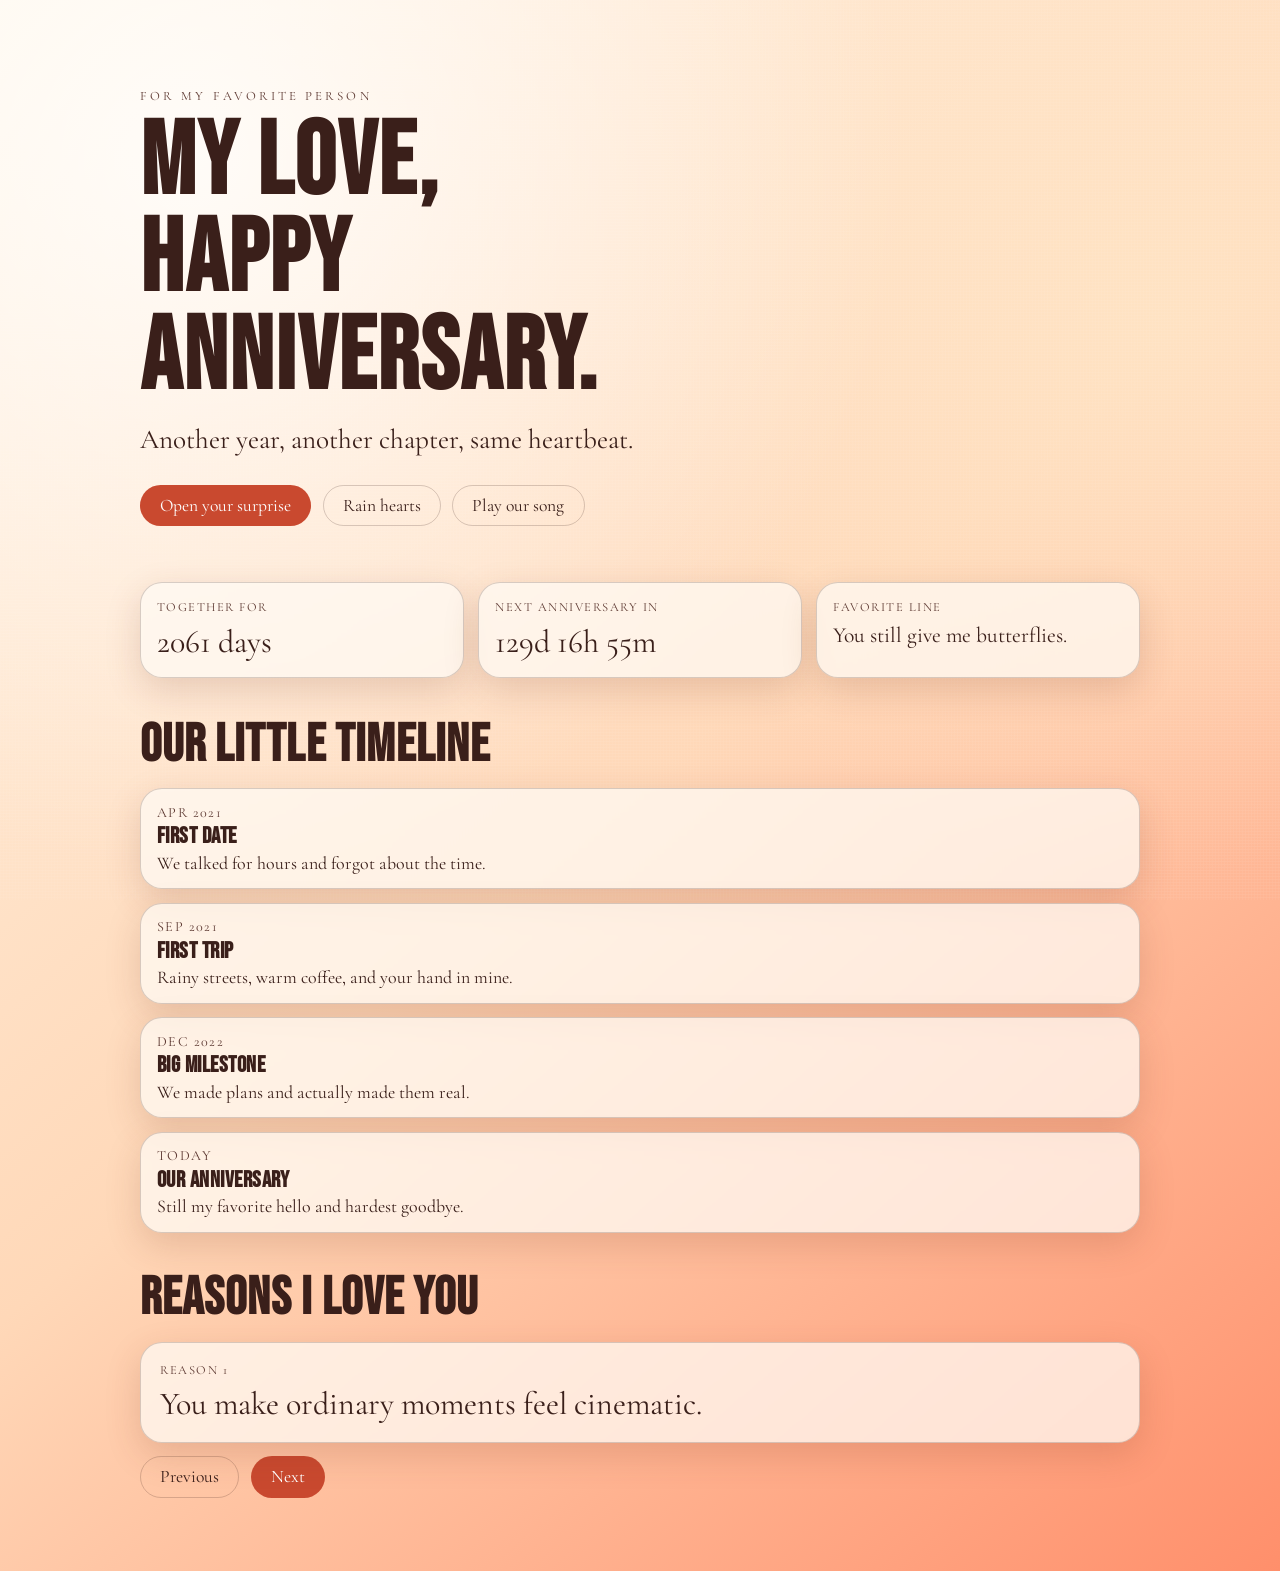
==== index.html @ 3746120a "Initial anniversary website" ====
<!doctype html>
<html lang="en">
<head>
  <meta charset="UTF-8" />
  <meta name="viewport" content="width=device-width, initial-scale=1.0" />
  <title>Our Anniversary</title>
  <link rel="preconnect" href="https://fonts.googleapis.com">
  <link rel="preconnect" href="https://fonts.gstatic.com" crossorigin>
  <link href="https://fonts.googleapis.com/css2?family=Bebas+Neue&family=Cormorant+Garamond:wght@400;500;600;700&display=swap" rel="stylesheet">
  <link rel="stylesheet" href="styles.css" />
</head>
<body>
  <div class="bg-noise" aria-hidden="true"></div>

  <header class="hero section reveal">
    <p class="eyebrow">For my favorite person</p>
    <h1><span id="partnerName">My Love</span>, happy anniversary.</h1>
    <p class="hero-copy" id="heroMessage">
      Another year, another chapter, same heartbeat.
    </p>
    <div class="hero-actions">
      <button id="playSurpriseBtn" class="btn btn-primary" type="button">Open your surprise</button>
      <button id="spawnHeartsBtn" class="btn btn-ghost" type="button">Rain hearts</button>
      <button id="musicToggle" class="btn btn-ghost" type="button">Play our song</button>
    </div>
    <audio id="bgMusic" loop>
      <source id="musicSource" type="audio/mpeg">
    </audio>
  </header>

  <main>
    <section class="section stats reveal" aria-label="Anniversary stats">
      <article class="stat-card">
        <p class="stat-label">Together for</p>
        <p id="daysTogether" class="stat-value">0 days</p>
      </article>
      <article class="stat-card">
        <p class="stat-label">Next anniversary in</p>
        <p id="countdown" class="stat-value">0d 0h 0m</p>
      </article>
      <article class="stat-card">
        <p class="stat-label">Favorite line</p>
        <p id="favoriteLine" class="stat-value small">You still give me butterflies.</p>
      </article>
    </section>

    <section class="section timeline reveal" aria-label="Memory timeline">
      <h2>Our little timeline</h2>
      <div id="timelineList" class="timeline-list"></div>
    </section>

    <section class="section reasons reveal" aria-label="Reasons I love you">
      <h2>Reasons I love you</h2>
      <article class="reason-card" id="reasonCard">
        <p class="reason-tag">Reason <span id="reasonIndex">1</span></p>
        <p class="reason-text" id="reasonText">You make ordinary moments feel cinematic.</p>
      </article>
      <div class="reason-actions">
        <button id="prevReasonBtn" class="btn btn-ghost" type="button">Previous</button>
        <button id="nextReasonBtn" class="btn btn-primary" type="button">Next</button>
      </div>
    </section>
  </main>

  <dialog id="surpriseModal" class="surprise-modal">
    <div class="modal-inner">
      <p class="modal-kicker">A note for you</p>
      <h3 id="letterTitle">To the one who changed everything</h3>
      <p id="letterBody"></p>
      <button id="closeModalBtn" class="btn btn-primary" type="button">Close</button>
    </div>
  </dialog>

  <canvas id="heartsCanvas" aria-hidden="true"></canvas>

  <script src="config.js"></script>
  <script src="script.js"></script>
</body>
</html>
---- styles.css ----
:root {
  --bg-1: #fff6e7;
  --bg-2: #ffd8b8;
  --bg-3: #ff8f6b;
  --ink: #3a1f1a;
  --ink-soft: #5e3a33;
  --card: rgba(255, 250, 243, 0.75);
  --accent: #c9492f;
  --accent-strong: #912f1f;
  --line: rgba(58, 31, 26, 0.2);
  --shadow: 0 12px 35px rgba(121, 55, 33, 0.18);
}

* {
  box-sizing: border-box;
}

html,
body {
  margin: 0;
  min-height: 100%;
}

body {
  font-family: "Cormorant Garamond", Georgia, serif;
  color: var(--ink);
  background:
    radial-gradient(circle at 15% 10%, rgba(255, 255, 255, 0.8), transparent 40%),
    radial-gradient(circle at 90% 20%, rgba(255, 230, 198, 0.75), transparent 33%),
    linear-gradient(140deg, var(--bg-1), var(--bg-2) 50%, var(--bg-3));
  overflow-x: hidden;
}

.bg-noise {
  position: fixed;
  inset: 0;
  pointer-events: none;
  opacity: 0.11;
  background-image:
    linear-gradient(rgba(255, 255, 255, 0.55) 1px, transparent 1px),
    linear-gradient(90deg, rgba(255, 255, 255, 0.45) 1px, transparent 1px);
  background-size: 3px 3px, 3px 3px;
}

.section {
  width: min(1000px, calc(100% - 2rem));
  margin: 0 auto;
}

.hero {
  padding: 5.5rem 0 3.5rem;
}

.eyebrow {
  letter-spacing: 0.24em;
  text-transform: uppercase;
  font-size: 0.8rem;
  margin: 0;
  color: var(--ink-soft);
}

h1,
h2,
h3 {
  font-family: "Bebas Neue", Impact, sans-serif;
  letter-spacing: 0.02em;
  margin: 0;
}

h1 {
  font-size: clamp(2.6rem, 8vw, 6.4rem);
  line-height: 0.95;
  max-width: 11ch;
  margin-top: 0.7rem;
}

.hero-copy {
  max-width: 560px;
  font-size: clamp(1.2rem, 2.3vw, 1.7rem);
  margin: 1rem 0 1.8rem;
}

.hero-actions,
.reason-actions {
  display: flex;
  gap: 0.7rem;
  flex-wrap: wrap;
}

.btn {
  font: inherit;
  font-size: 1.1rem;
  border-radius: 999px;
  padding: 0.58rem 1.2rem;
  border: 1px solid transparent;
  cursor: pointer;
  transition: transform 180ms ease, background-color 180ms ease, border-color 180ms ease;
}

.btn:hover {
  transform: translateY(-2px);
}

.btn-primary {
  background: var(--accent);
  color: #fff;
}

.btn-primary:hover {
  background: var(--accent-strong);
}

.btn-ghost {
  background: transparent;
  color: var(--ink);
  border-color: var(--line);
}

.stats {
  display: grid;
  grid-template-columns: repeat(3, minmax(0, 1fr));
  gap: 0.9rem;
  margin-bottom: 2.2rem;
}

.stat-card,
.reason-card,
.timeline-list article {
  background: var(--card);
  border: 1px solid var(--line);
  border-radius: 22px;
  box-shadow: var(--shadow);
  backdrop-filter: blur(2px);
}

.stat-card {
  padding: 1rem;
}

.stat-label {
  margin: 0;
  text-transform: uppercase;
  letter-spacing: 0.12em;
  font-size: 0.78rem;
  color: var(--ink-soft);
}

.stat-value {
  margin: 0.4rem 0 0;
  font-size: clamp(1.25rem, 2.8vw, 2rem);
}

.stat-value.small {
  font-size: clamp(1.05rem, 2vw, 1.35rem);
}

.timeline h2,
.reasons h2 {
  font-size: clamp(2rem, 5vw, 3.3rem);
  margin: 0 0 0.7rem;
}

.timeline-list {
  display: grid;
  gap: 0.85rem;
}

.timeline-list article {
  padding: 0.9rem 1rem;
}

.timeline-date {
  margin: 0;
  font-size: 0.88rem;
  letter-spacing: 0.1em;
  text-transform: uppercase;
  color: var(--ink-soft);
}

.timeline-title {
  margin: 0.1rem 0;
  font-size: 1.45rem;
}

.timeline-detail {
  margin: 0;
  font-size: 1.12rem;
}

.reasons {
  margin-top: 2.1rem;
  padding-bottom: 4.6rem;
}

.reason-card {
  padding: 1.2rem;
  margin-bottom: 0.8rem;
  transform-style: preserve-3d;
}

.reason-tag {
  margin: 0;
  text-transform: uppercase;
  letter-spacing: 0.12em;
  font-size: 0.78rem;
  color: var(--ink-soft);
}

.reason-text {
  margin: 0.4rem 0 0;
  font-size: clamp(1.35rem, 2.6vw, 2rem);
}

.surprise-modal {
  border: 1px solid var(--line);
  border-radius: 22px;
  max-width: 620px;
  width: calc(100% - 2rem);
  padding: 0;
  box-shadow: var(--shadow);
  background: #fff6ee;
}

.surprise-modal::backdrop {
  background: rgba(73, 31, 21, 0.4);
  backdrop-filter: blur(2px);
}

.modal-inner {
  padding: 1.35rem;
}

.modal-kicker {
  margin: 0;
  text-transform: uppercase;
  letter-spacing: 0.12em;
  color: var(--ink-soft);
  font-size: 0.75rem;
}

#letterBody {
  font-size: 1.2rem;
}

#heartsCanvas {
  position: fixed;
  inset: 0;
  pointer-events: none;
}

.reveal {
  opacity: 0;
  transform: translateY(20px);
  transition: opacity 0.7s ease, transform 0.7s ease;
}

.reveal.show {
  opacity: 1;
  transform: translateY(0);
}

@media (max-width: 820px) {
  .stats {
    grid-template-columns: 1fr;
  }

  .hero {
    padding-top: 4.1rem;
  }
}
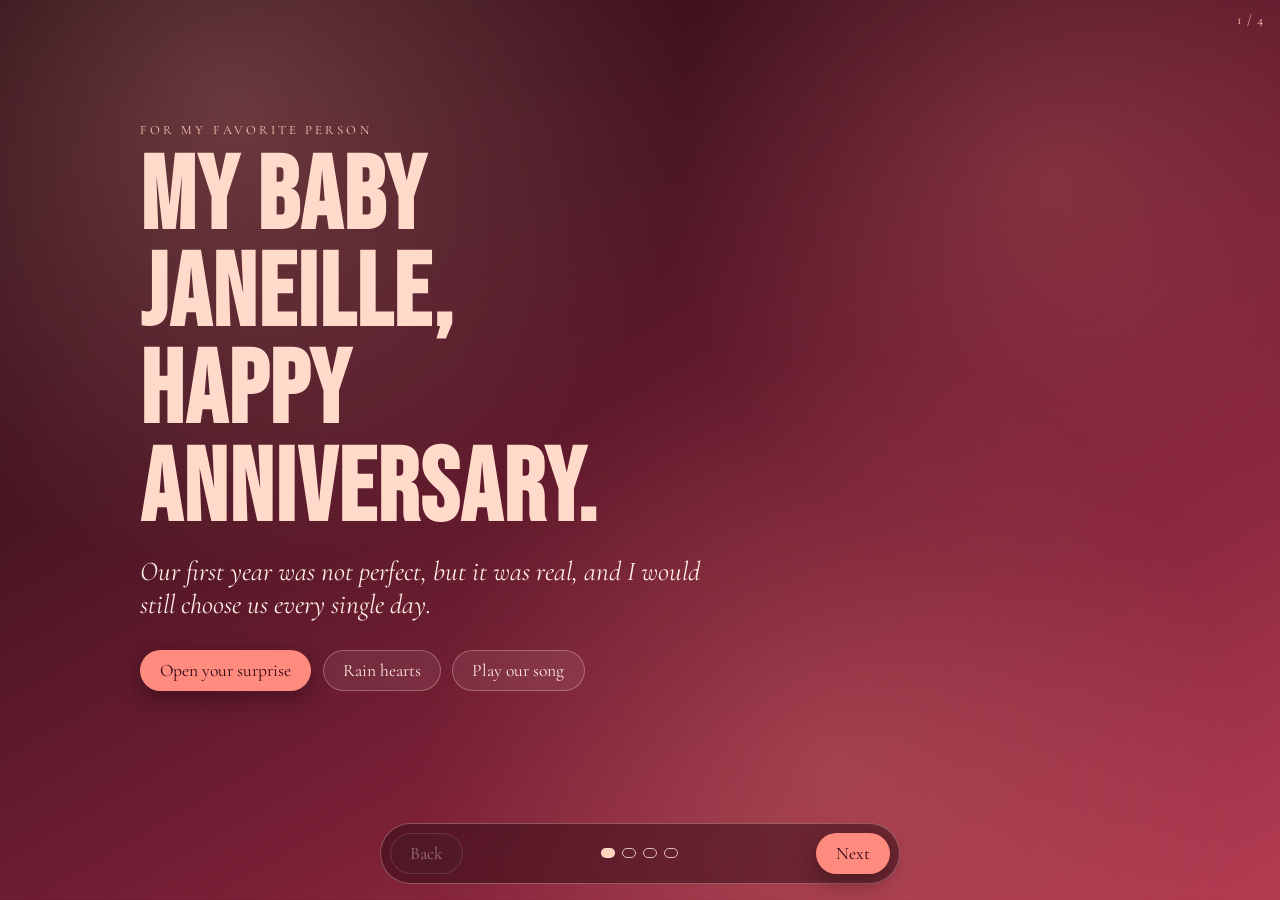
==== commit 3d76eeec: "Make anniversary site screen-based with gallery and updated reasons" ====
--- a/index.html
+++ b/index.html
@@ -4,6 +4,11 @@
   <meta charset="UTF-8" />
   <meta name="viewport" content="width=device-width, initial-scale=1.0" />
   <title>Our Anniversary</title>
+  <meta name="description" content="A special anniversary message for someone I love.">
+  <meta property="og:title" content="Happy Anniversary, My Love">
+  <meta property="og:description" content="A special anniversary message made just for you.">
+  <meta property="og:type" content="website">
+  <meta property="og:url" content="https://jacobvillacorte.github.io/0415/">
   <link rel="preconnect" href="https://fonts.googleapis.com">
   <link rel="preconnect" href="https://fonts.gstatic.com" crossorigin>
   <link href="https://fonts.googleapis.com/css2?family=Bebas+Neue&family=Cormorant+Garamond:wght@400;500;600;700&display=swap" rel="stylesheet">
@@ -12,55 +17,83 @@
 <body>
   <div class="bg-noise" aria-hidden="true"></div>
 
-  <header class="hero section reveal">
-    <p class="eyebrow">For my favorite person</p>
-    <h1><span id="partnerName">My Love</span>, happy anniversary.</h1>
-    <p class="hero-copy" id="heroMessage">
-      Another year, another chapter, same heartbeat.
-    </p>
-    <div class="hero-actions">
-      <button id="playSurpriseBtn" class="btn btn-primary" type="button">Open your surprise</button>
-      <button id="spawnHeartsBtn" class="btn btn-ghost" type="button">Rain hearts</button>
-      <button id="musicToggle" class="btn btn-ghost" type="button">Play our song</button>
-    </div>
-    <audio id="bgMusic" loop>
-      <source id="musicSource" type="audio/mpeg">
-    </audio>
-  </header>
-
-  <main>
-    <section class="section stats reveal" aria-label="Anniversary stats">
-      <article class="stat-card">
-        <p class="stat-label">Together for</p>
-        <p id="daysTogether" class="stat-value">0 days</p>
-      </article>
-      <article class="stat-card">
-        <p class="stat-label">Next anniversary in</p>
-        <p id="countdown" class="stat-value">0d 0h 0m</p>
-      </article>
-      <article class="stat-card">
-        <p class="stat-label">Favorite line</p>
-        <p id="favoriteLine" class="stat-value small">You still give me butterflies.</p>
-      </article>
+  <main class="screen-deck" id="screenDeck" aria-live="polite">
+    <section class="screen active" data-screen="0" aria-label="Hero screen">
+      <div class="section hero">
+        <p class="eyebrow">For my favorite person</p>
+        <h1><span id="partnerName">My Love</span>, happy anniversary.</h1>
+        <p class="hero-copy" id="heroMessage">
+          Another year, another chapter, same heartbeat.
+        </p>
+        <div class="hero-actions">
+          <button id="playSurpriseBtn" class="btn btn-primary" type="button">Open your surprise</button>
+          <button id="spawnHeartsBtn" class="btn btn-ghost" type="button">Rain hearts</button>
+          <button id="musicToggle" class="btn btn-ghost" type="button">Play our song</button>
+        </div>
+      </div>
     </section>
 
-    <section class="section timeline reveal" aria-label="Memory timeline">
-      <h2>Our little timeline</h2>
-      <div id="timelineList" class="timeline-list"></div>
+    <section class="screen" data-screen="1" aria-label="Stats and timeline screen">
+      <div class="section screen-content">
+        <section class="stats" aria-label="Anniversary stats">
+          <article class="stat-card">
+            <p class="stat-label">Together for</p>
+            <p id="daysTogether" class="stat-value">0 days</p>
+          </article>
+          <article class="stat-card">
+            <p class="stat-label">Next anniversary in</p>
+            <p id="countdown" class="stat-value">0d 0h 0m</p>
+          </article>
+          <article class="stat-card">
+            <p class="stat-label">Favorite line</p>
+            <p id="favoriteLine" class="stat-value small">You still give me butterflies.</p>
+          </article>
+        </section>
+
+        <section class="timeline" aria-label="Memory timeline">
+          <h2>Our little timeline</h2>
+          <div id="timelineList" class="timeline-list"></div>
+        </section>
+      </div>
     </section>
 
-    <section class="section reasons reveal" aria-label="Reasons I love you">
-      <h2>Reasons I love you</h2>
-      <article class="reason-card" id="reasonCard">
-        <p class="reason-tag">Reason <span id="reasonIndex">1</span></p>
-        <p class="reason-text" id="reasonText">You make ordinary moments feel cinematic.</p>
-      </article>
-      <div class="reason-actions">
-        <button id="prevReasonBtn" class="btn btn-ghost" type="button">Previous</button>
-        <button id="nextReasonBtn" class="btn btn-primary" type="button">Next</button>
+    <section class="screen" data-screen="2" aria-label="Photo memories screen">
+      <div class="section screen-content memories">
+        <h2>Our sponty trips and dates</h2>
+        <p id="memoryWish" class="memory-wish">
+          I love every sponty trip and date with you, and I hope we take more pictures and make more memories soon.
+        </p>
+        <div id="photoGrid" class="photo-grid" aria-label="Photo memories"></div>
+      </div>
+    </section>
+
+    <section class="screen" data-screen="3" aria-label="Reasons screen">
+      <div class="section screen-content reasons-wrap">
+        <section class="reasons" aria-label="Reasons I love you">
+          <h2>Reasons I love you</h2>
+          <article class="reason-card" id="reasonCard">
+            <p class="reason-tag">Reason <span id="reasonIndex">1</span></p>
+            <p class="reason-text" id="reasonText">You make ordinary moments feel cinematic.</p>
+          </article>
+          <div class="reason-actions">
+            <button id="prevReasonBtn" class="btn btn-ghost" type="button">Previous</button>
+            <button id="nextReasonBtn" class="btn btn-primary" type="button">Next</button>
+          </div>
+        </section>
       </div>
     </section>
   </main>
+
+  <div class="app-nav" aria-label="Screen navigation">
+    <button id="prevScreenBtn" class="btn btn-ghost" type="button">Back</button>
+    <div id="screenDots" class="screen-dots" aria-label="Screen indicators"></div>
+    <button id="nextScreenBtn" class="btn btn-primary" type="button">Next</button>
+  </div>
+  <p id="screenCount" class="screen-count">1 / 4</p>
+
+  <audio id="bgMusic" loop>
+    <source id="musicSource" type="audio/mpeg">
+  </audio>
 
   <dialog id="surpriseModal" class="surprise-modal">
     <div class="modal-inner">
--- a/styles.css
+++ b/styles.css
@@ -1,14 +1,16 @@
 :root {
-  --bg-1: #fff6e7;
-  --bg-2: #ffd8b8;
-  --bg-3: #ff8f6b;
-  --ink: #3a1f1a;
-  --ink-soft: #5e3a33;
-  --card: rgba(255, 250, 243, 0.75);
-  --accent: #c9492f;
-  --accent-strong: #912f1f;
-  --line: rgba(58, 31, 26, 0.2);
-  --shadow: 0 12px 35px rgba(121, 55, 33, 0.18);
+  --bg-1: #22060d;
+  --bg-2: #45111f;
+  --bg-3: #7a1d35;
+  --bg-4: #b33a50;
+  --ink: #ffe9dc;
+  --ink-soft: #ffcab5;
+  --card: rgba(255, 227, 208, 0.14);
+  --card-strong: rgba(255, 230, 214, 0.22);
+  --accent: #ff8b7f;
+  --accent-strong: #ff6c7e;
+  --line: rgba(255, 222, 206, 0.32);
+  --shadow: 0 16px 44px rgba(27, 3, 10, 0.5);
 }
 
 * {
@@ -18,28 +20,29 @@
 html,
 body {
   margin: 0;
-  min-height: 100%;
+  height: 100%;
 }
 
 body {
   font-family: "Cormorant Garamond", Georgia, serif;
   color: var(--ink);
   background:
-    radial-gradient(circle at 15% 10%, rgba(255, 255, 255, 0.8), transparent 40%),
-    radial-gradient(circle at 90% 20%, rgba(255, 230, 198, 0.75), transparent 33%),
-    linear-gradient(140deg, var(--bg-1), var(--bg-2) 50%, var(--bg-3));
-  overflow-x: hidden;
+    radial-gradient(circle at 18% 12%, rgba(255, 181, 168, 0.26), transparent 35%),
+    radial-gradient(circle at 82% 20%, rgba(255, 130, 130, 0.22), transparent 30%),
+    radial-gradient(circle at 65% 85%, rgba(255, 164, 138, 0.2), transparent 36%),
+    linear-gradient(150deg, var(--bg-1) 0%, var(--bg-2) 32%, var(--bg-3) 65%, var(--bg-4) 100%);
+  overflow: hidden;
 }
 
 .bg-noise {
   position: fixed;
   inset: 0;
   pointer-events: none;
-  opacity: 0.11;
+  opacity: 0.13;
   background-image:
-    linear-gradient(rgba(255, 255, 255, 0.55) 1px, transparent 1px),
-    linear-gradient(90deg, rgba(255, 255, 255, 0.45) 1px, transparent 1px);
-  background-size: 3px 3px, 3px 3px;
+    linear-gradient(rgba(255, 220, 205, 0.2) 1px, transparent 1px),
+    linear-gradient(90deg, rgba(255, 210, 196, 0.16) 1px, transparent 1px);
+  background-size: 2px 2px, 2px 2px;
 }
 
 .section {
@@ -47,8 +50,38 @@
   margin: 0 auto;
 }
 
+.screen-deck {
+  position: relative;
+  height: 100dvh;
+  width: 100%;
+}
+
+.screen {
+  position: absolute;
+  inset: 0;
+  opacity: 0;
+  transform: translateX(24px) scale(0.995);
+  transition: opacity 320ms ease, transform 320ms ease;
+  pointer-events: none;
+  overflow: hidden;
+  padding: 2.3rem 0 7rem;
+}
+
+.screen.active {
+  opacity: 1;
+  transform: translateX(0) scale(1);
+  pointer-events: auto;
+}
+
+.screen-content {
+  display: grid;
+  gap: 1.15rem;
+}
+
 .hero {
-  padding: 5.5rem 0 3.5rem;
+  min-height: calc(100dvh - 10rem);
+  display: grid;
+  align-content: center;
 }
 
 .eyebrow {
@@ -72,12 +105,15 @@
   line-height: 0.95;
   max-width: 11ch;
   margin-top: 0.7rem;
+  color: #ffd9ca;
 }
 
 .hero-copy {
   max-width: 560px;
   font-size: clamp(1.2rem, 2.3vw, 1.7rem);
   margin: 1rem 0 1.8rem;
+  font-style: italic;
+  color: #ffece2;
 }
 
 .hero-actions,
@@ -94,7 +130,7 @@
   padding: 0.58rem 1.2rem;
   border: 1px solid transparent;
   cursor: pointer;
-  transition: transform 180ms ease, background-color 180ms ease, border-color 180ms ease;
+  transition: transform 180ms ease, background-color 180ms ease, border-color 180ms ease, opacity 180ms ease;
 }
 
 .btn:hover {
@@ -103,7 +139,8 @@
 
 .btn-primary {
   background: var(--accent);
-  color: #fff;
+  color: #2f0614;
+  box-shadow: 0 8px 22px rgba(17, 3, 7, 0.36);
 }
 
 .btn-primary:hover {
@@ -111,26 +148,33 @@
 }
 
 .btn-ghost {
-  background: transparent;
+  background: rgba(255, 242, 233, 0.08);
   color: var(--ink);
   border-color: var(--line);
+  backdrop-filter: blur(2px);
+}
+
+.btn:disabled {
+  opacity: 0.45;
+  cursor: not-allowed;
+  transform: none;
 }
 
 .stats {
   display: grid;
   grid-template-columns: repeat(3, minmax(0, 1fr));
   gap: 0.9rem;
-  margin-bottom: 2.2rem;
 }
 
 .stat-card,
 .reason-card,
-.timeline-list article {
-  background: var(--card);
+.timeline-list article,
+.photo-card {
+  background: linear-gradient(165deg, var(--card-strong), var(--card));
   border: 1px solid var(--line);
   border-radius: 22px;
   box-shadow: var(--shadow);
-  backdrop-filter: blur(2px);
+  backdrop-filter: blur(4px);
 }
 
 .stat-card {
@@ -155,18 +199,20 @@
 }
 
 .timeline h2,
-.reasons h2 {
+.reasons h2,
+.memories h2 {
   font-size: clamp(2rem, 5vw, 3.3rem);
   margin: 0 0 0.7rem;
+  color: #ffe0d3;
 }
 
 .timeline-list {
   display: grid;
-  gap: 0.85rem;
+  gap: 0.7rem;
 }
 
 .timeline-list article {
-  padding: 0.9rem 1rem;
+  padding: 0.75rem 0.9rem;
 }
 
 .timeline-date {
@@ -184,16 +230,55 @@
 
 .timeline-detail {
   margin: 0;
-  font-size: 1.12rem;
+  font-size: 1.03rem;
+}
+
+.memories {
+  align-content: start;
+}
+
+.memory-wish {
+  margin: 0;
+  font-size: clamp(1.15rem, 2vw, 1.4rem);
+  max-width: 62ch;
+}
+
+.photo-grid {
+  display: grid;
+  grid-template-columns: repeat(2, minmax(0, 1fr));
+  gap: 0.9rem;
+}
+
+.photo-card {
+  overflow: hidden;
+  min-height: 270px;
+}
+
+.photo-card img {
+  width: 100%;
+  height: 100%;
+  object-fit: cover;
+  display: block;
+}
+
+.photo-empty {
+  margin: 0;
+  padding: 0.9rem;
+  border-radius: 16px;
+  border: 1px dashed var(--line);
+}
+
+.reasons-wrap {
+  align-content: center;
+  min-height: calc(100dvh - 12rem);
 }
 
 .reasons {
-  margin-top: 2.1rem;
-  padding-bottom: 4.6rem;
+  padding-bottom: 0.7rem;
 }
 
 .reason-card {
-  padding: 1.2rem;
+  padding: 1.15rem;
   margin-bottom: 0.8rem;
   transform-style: preserve-3d;
 }
@@ -209,6 +294,54 @@
 .reason-text {
   margin: 0.4rem 0 0;
   font-size: clamp(1.35rem, 2.6vw, 2rem);
+}
+
+.app-nav {
+  position: fixed;
+  left: 50%;
+  transform: translateX(-50%);
+  bottom: 1rem;
+  width: min(520px, calc(100% - 1.3rem));
+  display: grid;
+  grid-template-columns: auto 1fr auto;
+  align-items: center;
+  gap: 0.7rem;
+  padding: 0.55rem;
+  border-radius: 999px;
+  border: 1px solid var(--line);
+  background: rgba(36, 8, 14, 0.45);
+  backdrop-filter: blur(10px);
+  z-index: 30;
+}
+
+.screen-dots {
+  display: flex;
+  justify-content: center;
+  gap: 0.45rem;
+}
+
+.screen-dot {
+  width: 10px;
+  height: 10px;
+  border-radius: 999px;
+  border: 1px solid rgba(255, 228, 214, 0.8);
+  background: transparent;
+  cursor: pointer;
+}
+
+.screen-dot.active {
+  background: #ffd2bc;
+}
+
+.screen-count {
+  position: fixed;
+  right: 1rem;
+  top: 0.7rem;
+  margin: 0;
+  font-size: 0.85rem;
+  letter-spacing: 0.08em;
+  text-transform: uppercase;
+  color: var(--ink-soft);
 }
 
 .surprise-modal {
@@ -246,25 +379,43 @@
   position: fixed;
   inset: 0;
   pointer-events: none;
-}
-
-.reveal {
-  opacity: 0;
-  transform: translateY(20px);
-  transition: opacity 0.7s ease, transform 0.7s ease;
-}
-
-.reveal.show {
-  opacity: 1;
-  transform: translateY(0);
+  z-index: 40;
 }
 
 @media (max-width: 820px) {
+  .screen {
+    padding-top: 1.2rem;
+  }
+
   .stats {
     grid-template-columns: 1fr;
   }
 
+  h1 {
+    font-size: clamp(2.5rem, 11vw, 4.7rem);
+  }
+
   .hero {
-    padding-top: 4.1rem;
-  }
-}
+    min-height: calc(100dvh - 12rem);
+  }
+
+  .photo-grid {
+    grid-template-columns: 1fr;
+    max-height: 45dvh;
+    overflow: auto;
+    padding-right: 0.2rem;
+  }
+
+  .photo-card {
+    min-height: 220px;
+  }
+
+  .app-nav {
+    bottom: 0.65rem;
+    width: calc(100% - 0.9rem);
+  }
+
+  .btn {
+    font-size: 1rem;
+  }
+}
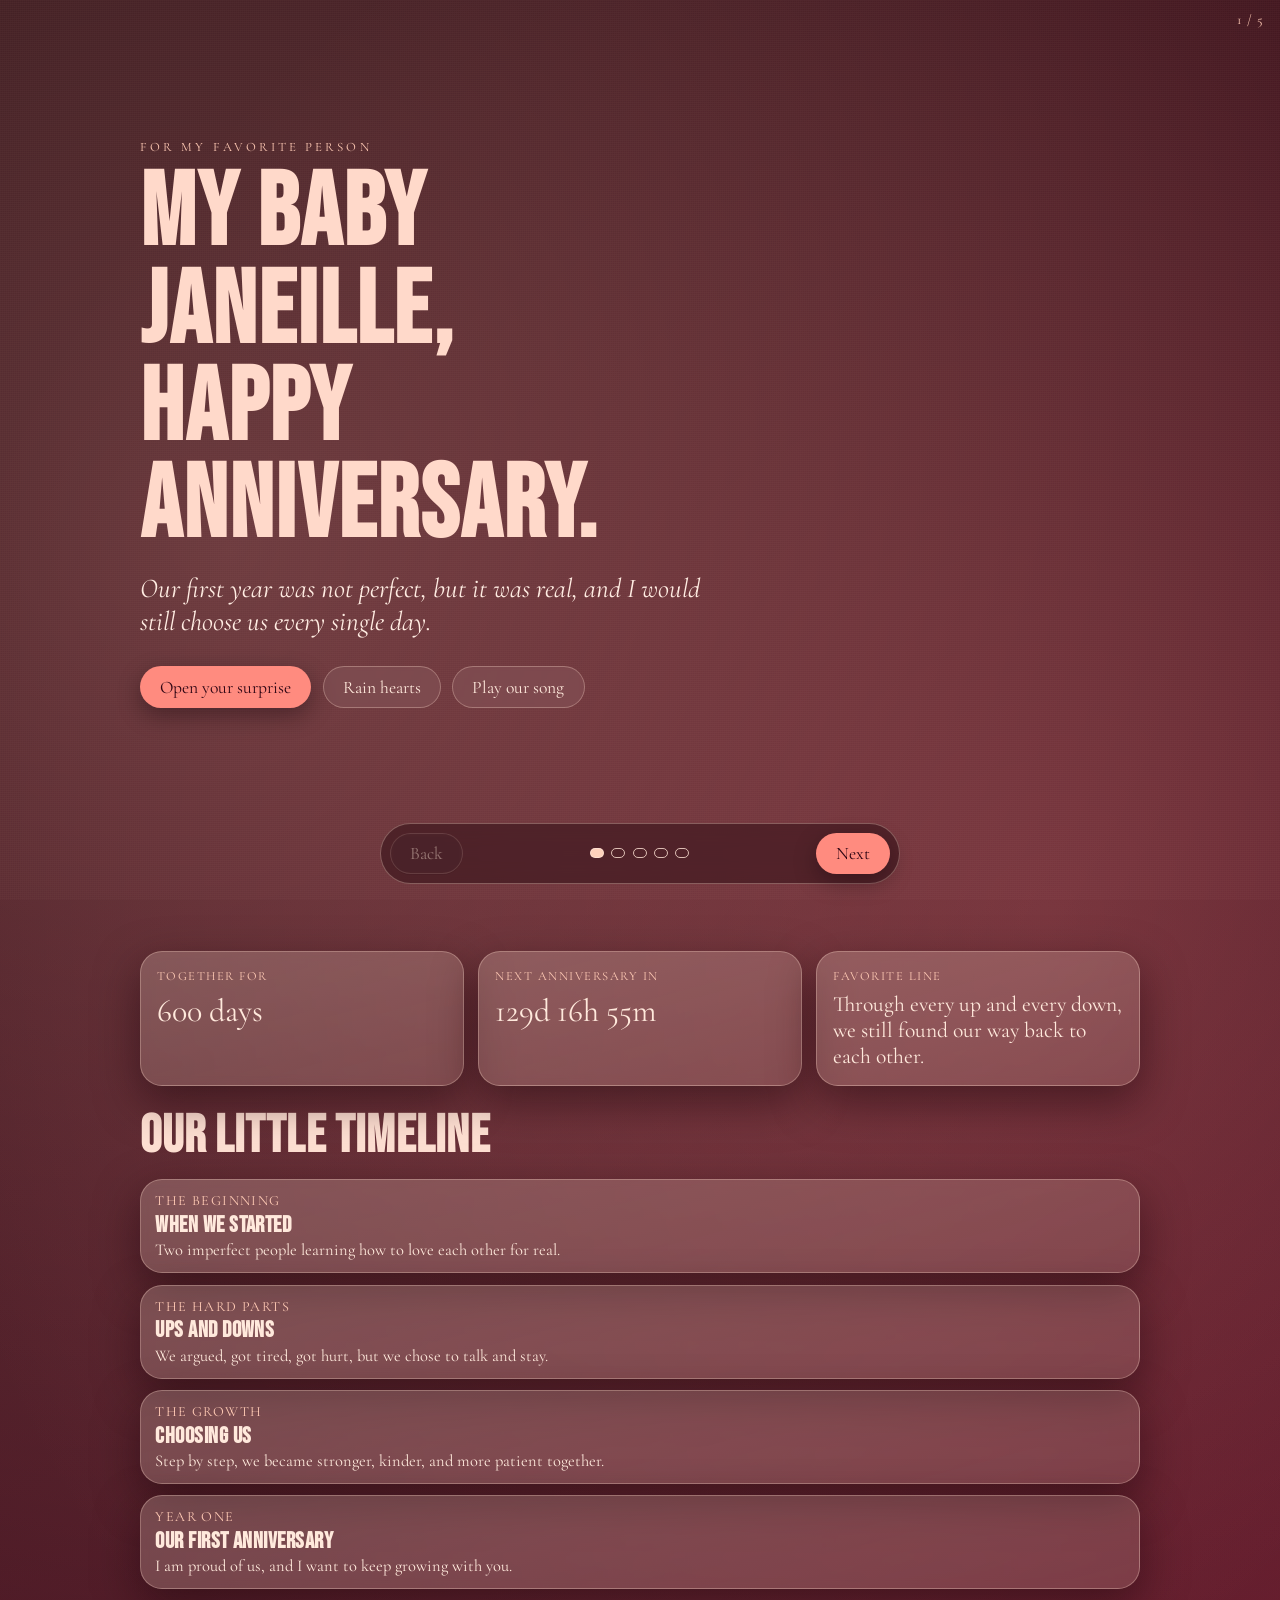
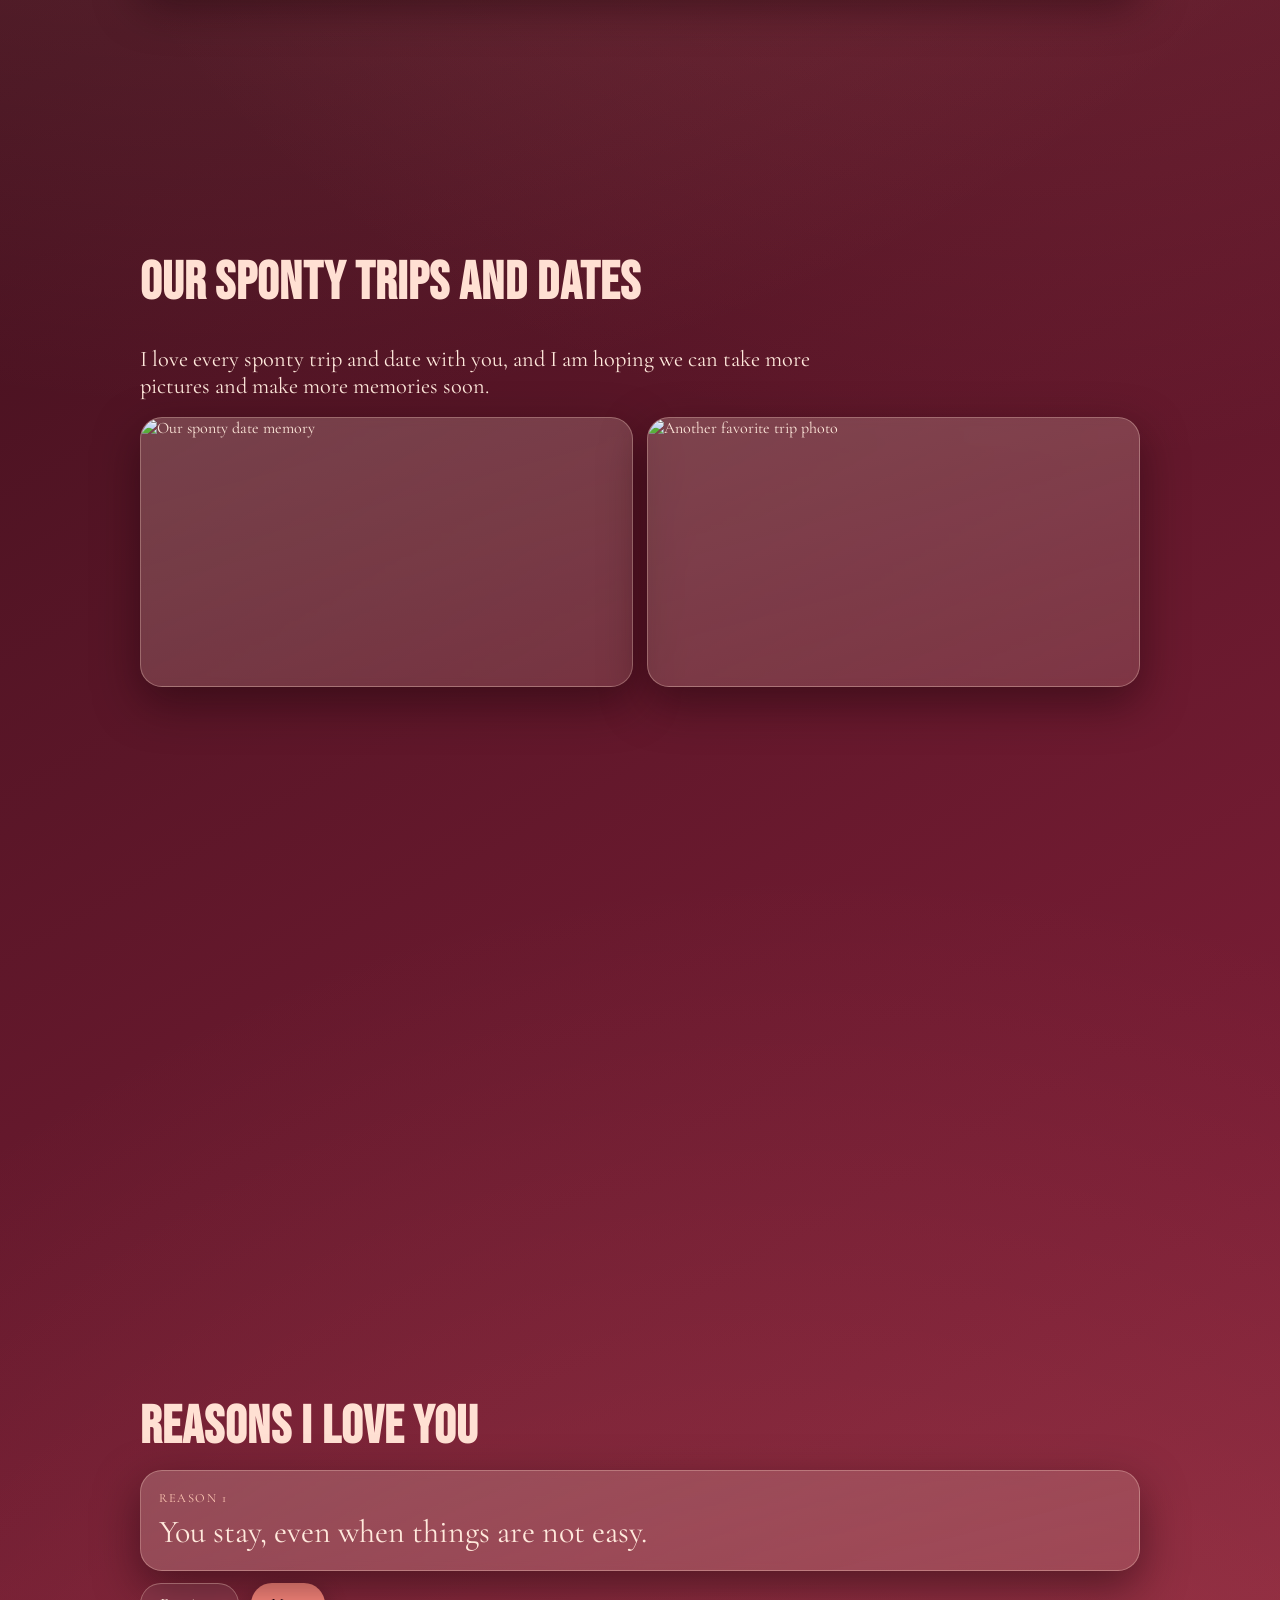
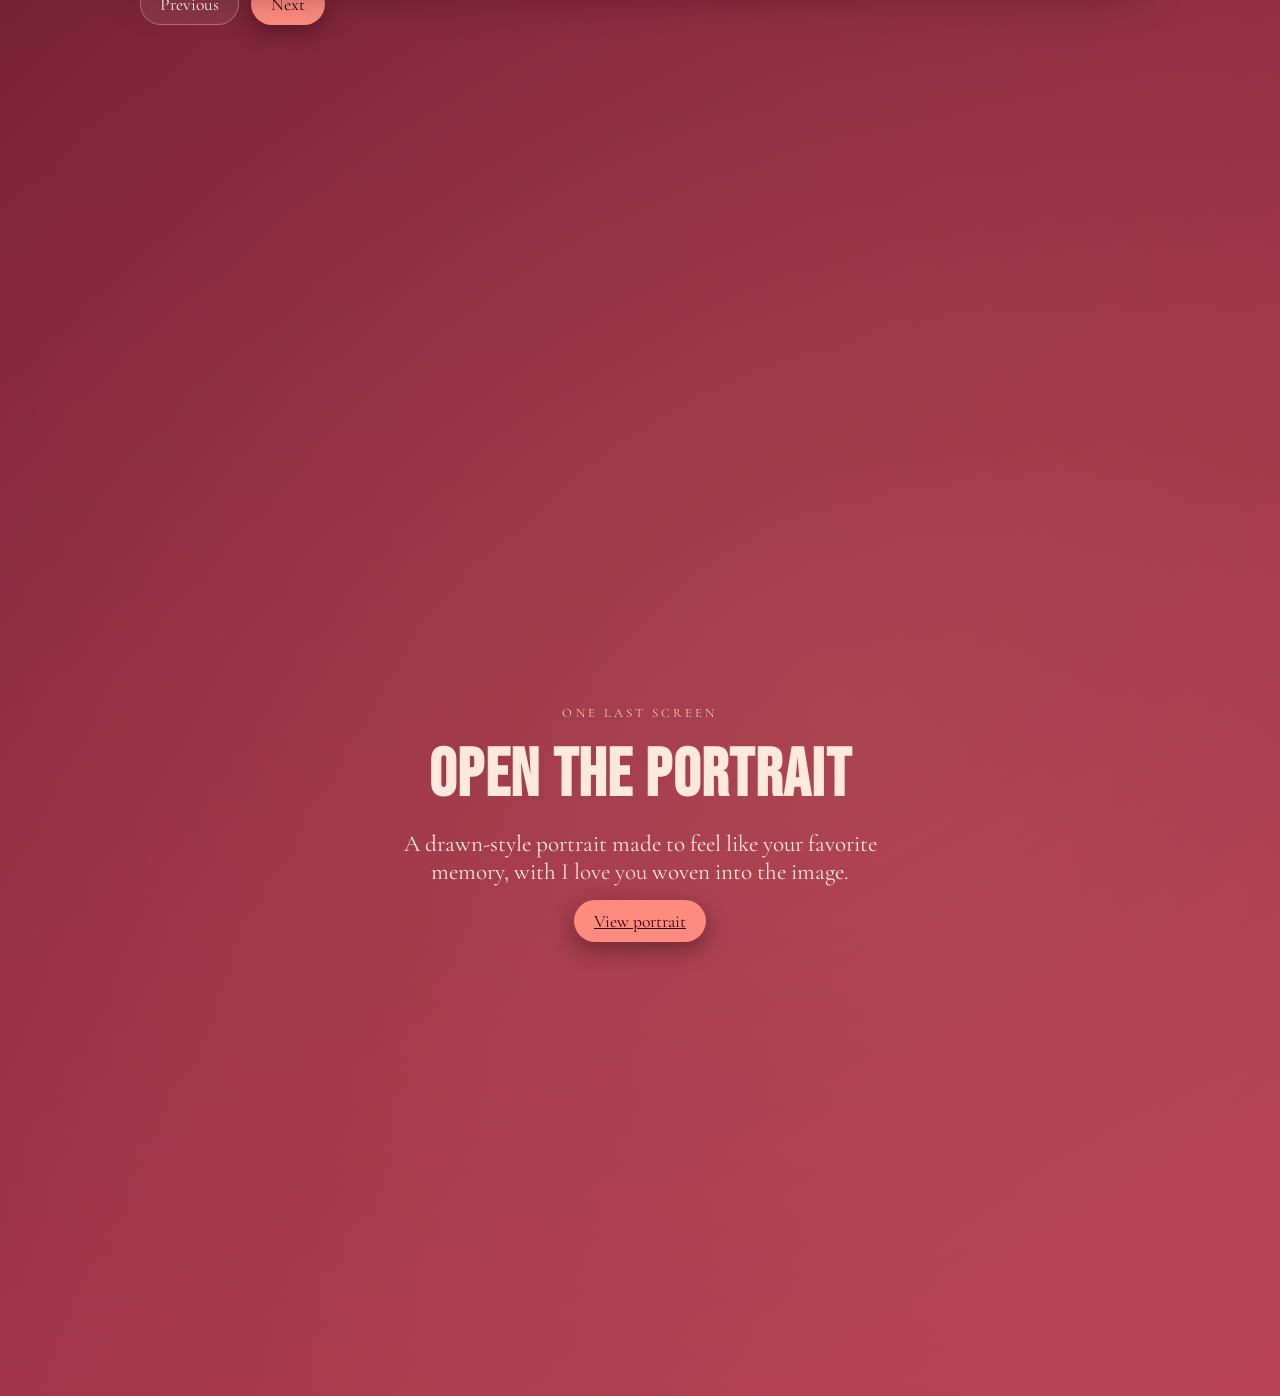
==== commit 08afbb07: "Fix screen sizing and add portrait page" ====
--- a/index.html
+++ b/index.html
@@ -18,7 +18,7 @@
   <div class="bg-noise" aria-hidden="true"></div>
 
   <main class="screen-deck" id="screenDeck" aria-live="polite">
-    <section class="screen active" data-screen="0" aria-label="Hero screen">
+    <section class="screen screen-hero" id="screenHero" data-screen="0" aria-label="Hero screen">
       <div class="section hero">
         <p class="eyebrow">For my favorite person</p>
         <h1><span id="partnerName">My Love</span>, happy anniversary.</h1>
@@ -33,7 +33,7 @@
       </div>
     </section>
 
-    <section class="screen" data-screen="1" aria-label="Stats and timeline screen">
+    <section class="screen screen-story" id="screenStory" data-screen="1" aria-label="Stats and timeline screen">
       <div class="section screen-content">
         <section class="stats" aria-label="Anniversary stats">
           <article class="stat-card">
@@ -57,7 +57,7 @@
       </div>
     </section>
 
-    <section class="screen" data-screen="2" aria-label="Photo memories screen">
+    <section class="screen screen-photos" id="screenPhotos" data-screen="2" aria-label="Photo memories screen">
       <div class="section screen-content memories">
         <h2>Our sponty trips and dates</h2>
         <p id="memoryWish" class="memory-wish">
@@ -67,7 +67,7 @@
       </div>
     </section>
 
-    <section class="screen" data-screen="3" aria-label="Reasons screen">
+    <section class="screen screen-reasons" id="screenReasons" data-screen="3" aria-label="Reasons screen">
       <div class="section screen-content reasons-wrap">
         <section class="reasons" aria-label="Reasons I love you">
           <h2>Reasons I love you</h2>
@@ -80,6 +80,17 @@
             <button id="nextReasonBtn" class="btn btn-primary" type="button">Next</button>
           </div>
         </section>
+      </div>
+    </section>
+
+    <section class="screen screen-portrait" id="screenPortrait" data-screen="4" aria-label="Portrait screen">
+      <div class="section portrait-cta">
+        <p class="eyebrow">One last screen</p>
+        <h2>Open the portrait</h2>
+        <p class="portrait-copy">
+          A drawn-style portrait made to feel like your favorite memory, with <span>I love you</span> woven into the image.
+        </p>
+        <a class="btn btn-primary portrait-link" href="portrait.html">View portrait</a>
       </div>
     </section>
   </main>
--- a/styles.css
+++ b/styles.css
@@ -20,7 +20,7 @@
 html,
 body {
   margin: 0;
-  height: 100%;
+  min-height: 100%;
 }
 
 body {
@@ -31,7 +31,8 @@
     radial-gradient(circle at 82% 20%, rgba(255, 130, 130, 0.22), transparent 30%),
     radial-gradient(circle at 65% 85%, rgba(255, 164, 138, 0.2), transparent 36%),
     linear-gradient(150deg, var(--bg-1) 0%, var(--bg-2) 32%, var(--bg-3) 65%, var(--bg-4) 100%);
-  overflow: hidden;
+  overflow-x: hidden;
+  overflow-y: auto;
 }
 
 .bg-noise {
@@ -52,25 +53,23 @@
 
 .screen-deck {
   position: relative;
-  height: 100dvh;
   width: 100%;
+  min-height: 100%;
+  padding-bottom: 6rem;
 }
 
 .screen {
-  position: absolute;
-  inset: 0;
-  opacity: 0;
-  transform: translateX(24px) scale(0.995);
-  transition: opacity 320ms ease, transform 320ms ease;
-  pointer-events: none;
-  overflow: hidden;
-  padding: 2.3rem 0 7rem;
+  position: relative;
+  min-height: 100svh;
+  width: 100%;
+  display: flex;
+  align-items: center;
+  scroll-margin-top: 0.5rem;
+  padding: 2.2rem 0 5.5rem;
 }
 
 .screen.active {
-  opacity: 1;
-  transform: translateX(0) scale(1);
-  pointer-events: auto;
+  outline: none;
 }
 
 .screen-content {
@@ -79,9 +78,30 @@
 }
 
 .hero {
-  min-height: calc(100dvh - 10rem);
+  min-height: calc(100svh - 8rem);
   display: grid;
   align-content: center;
+}
+
+.screen-hero,
+.screen-portrait {
+  justify-content: center;
+}
+
+.screen-story,
+.screen-photos,
+.screen-reasons {
+  align-items: flex-start;
+}
+
+.screen-story .screen-content,
+.screen-photos .screen-content,
+.screen-reasons .screen-content {
+  padding-top: 1rem;
+}
+
+.screen-portrait .section {
+  width: min(760px, calc(100% - 2rem));
 }
 
 .eyebrow {
@@ -235,6 +255,7 @@
 
 .memories {
   align-content: start;
+  padding-bottom: 2rem;
 }
 
 .memory-wish {
@@ -270,7 +291,12 @@
 
 .reasons-wrap {
   align-content: center;
-  min-height: calc(100dvh - 12rem);
+  min-height: calc(100svh - 10rem);
+  padding-bottom: 2rem;
+}
+
+.screen-reasons {
+  align-items: center;
 }
 
 .reasons {
@@ -344,6 +370,33 @@
   color: var(--ink-soft);
 }
 
+.portrait-cta {
+  min-height: calc(100svh - 11rem);
+  display: grid;
+  place-content: center;
+  text-align: center;
+  gap: 0.9rem;
+}
+
+.portrait-cta h2 {
+  margin: 0;
+  font-size: clamp(2.4rem, 7vw, 4.2rem);
+}
+
+.portrait-copy {
+  margin: 0 auto;
+  max-width: 48ch;
+  font-size: clamp(1.15rem, 2vw, 1.45rem);
+}
+
+.portrait-copy span {
+  color: #ffd8cc;
+}
+
+.portrait-link {
+  justify-self: center;
+}
+
 .surprise-modal {
   border: 1px solid var(--line);
   border-radius: 22px;
@@ -383,10 +436,6 @@
 }
 
 @media (max-width: 820px) {
-  .screen {
-    padding-top: 1.2rem;
-  }
-
   .stats {
     grid-template-columns: 1fr;
   }
@@ -396,14 +445,11 @@
   }
 
   .hero {
-    min-height: calc(100dvh - 12rem);
+    min-height: calc(100svh - 10rem);
   }
 
   .photo-grid {
     grid-template-columns: 1fr;
-    max-height: 45dvh;
-    overflow: auto;
-    padding-right: 0.2rem;
   }
 
   .photo-card {
@@ -418,4 +464,12 @@
   .btn {
     font-size: 1rem;
   }
-}
+
+  .screen {
+    padding: 1.3rem 0 5rem;
+  }
+
+  .portrait-cta {
+    min-height: calc(100svh - 9rem);
+  }
+}
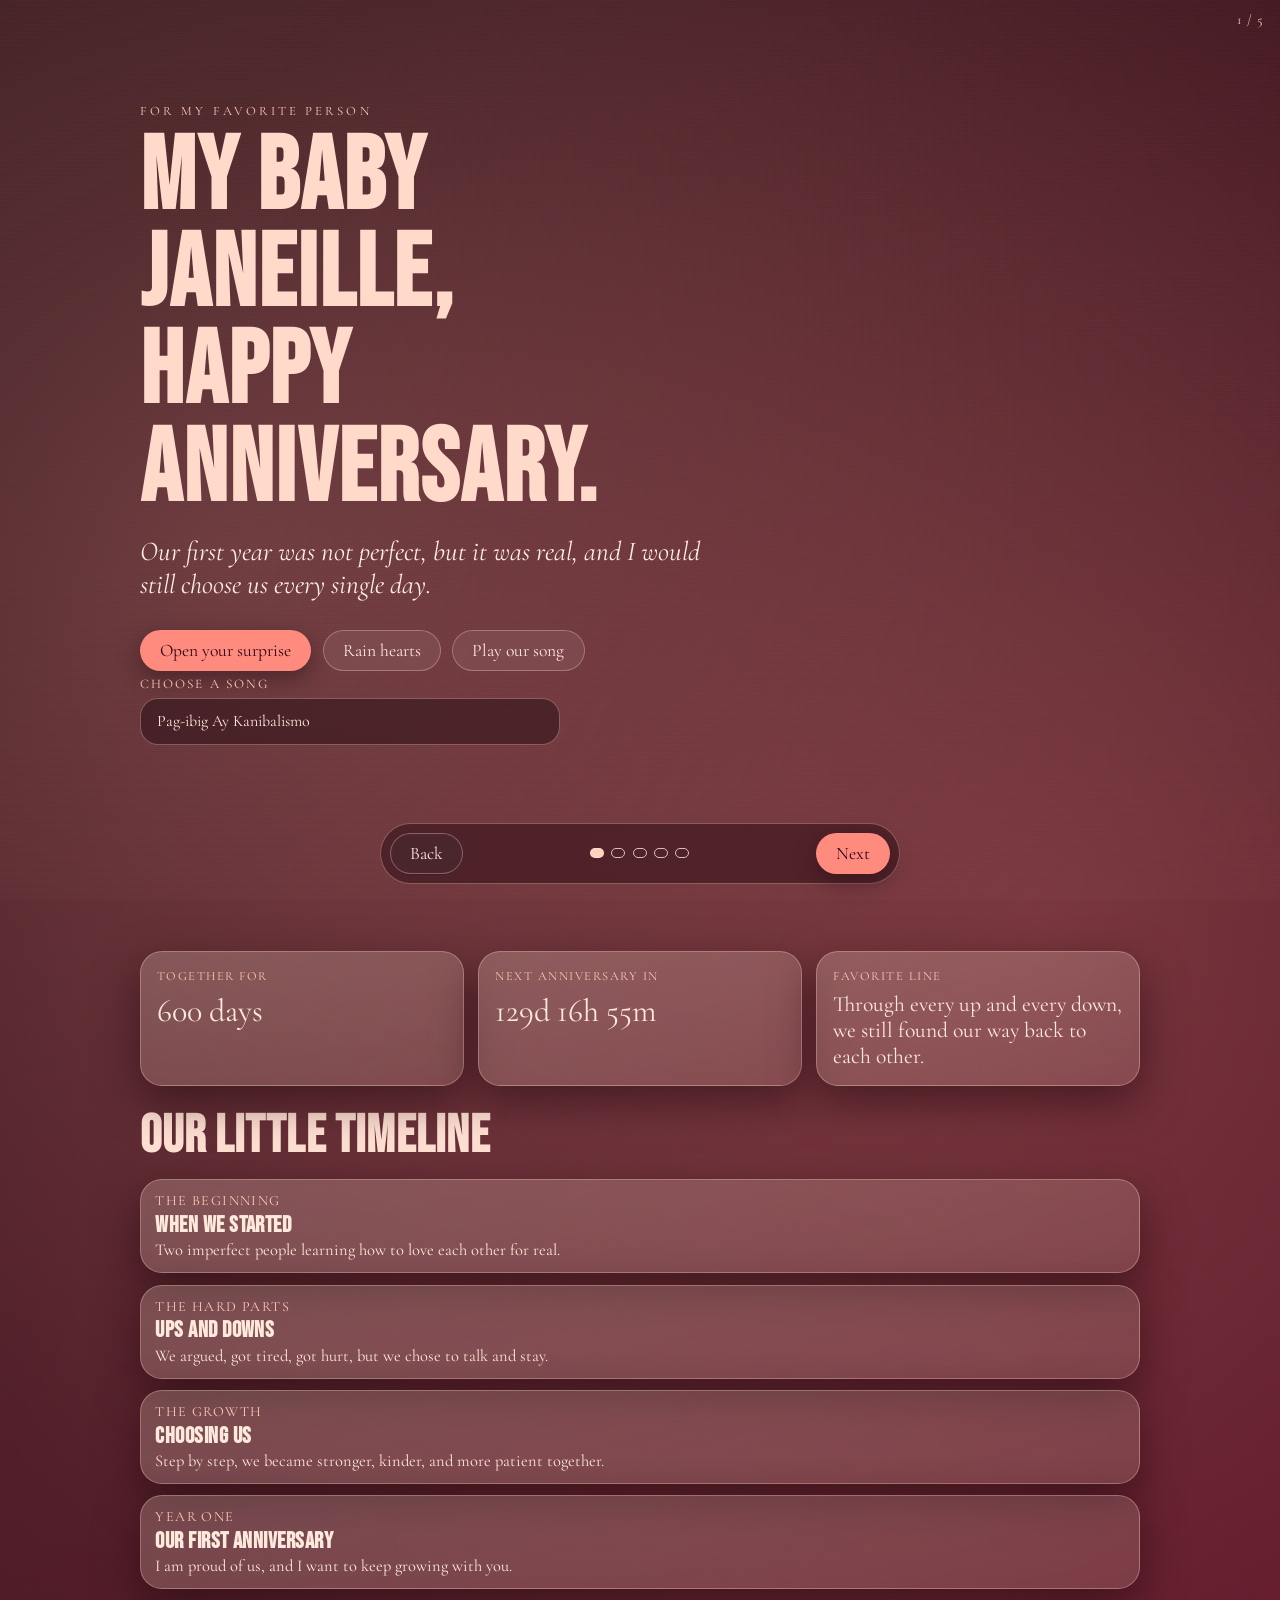
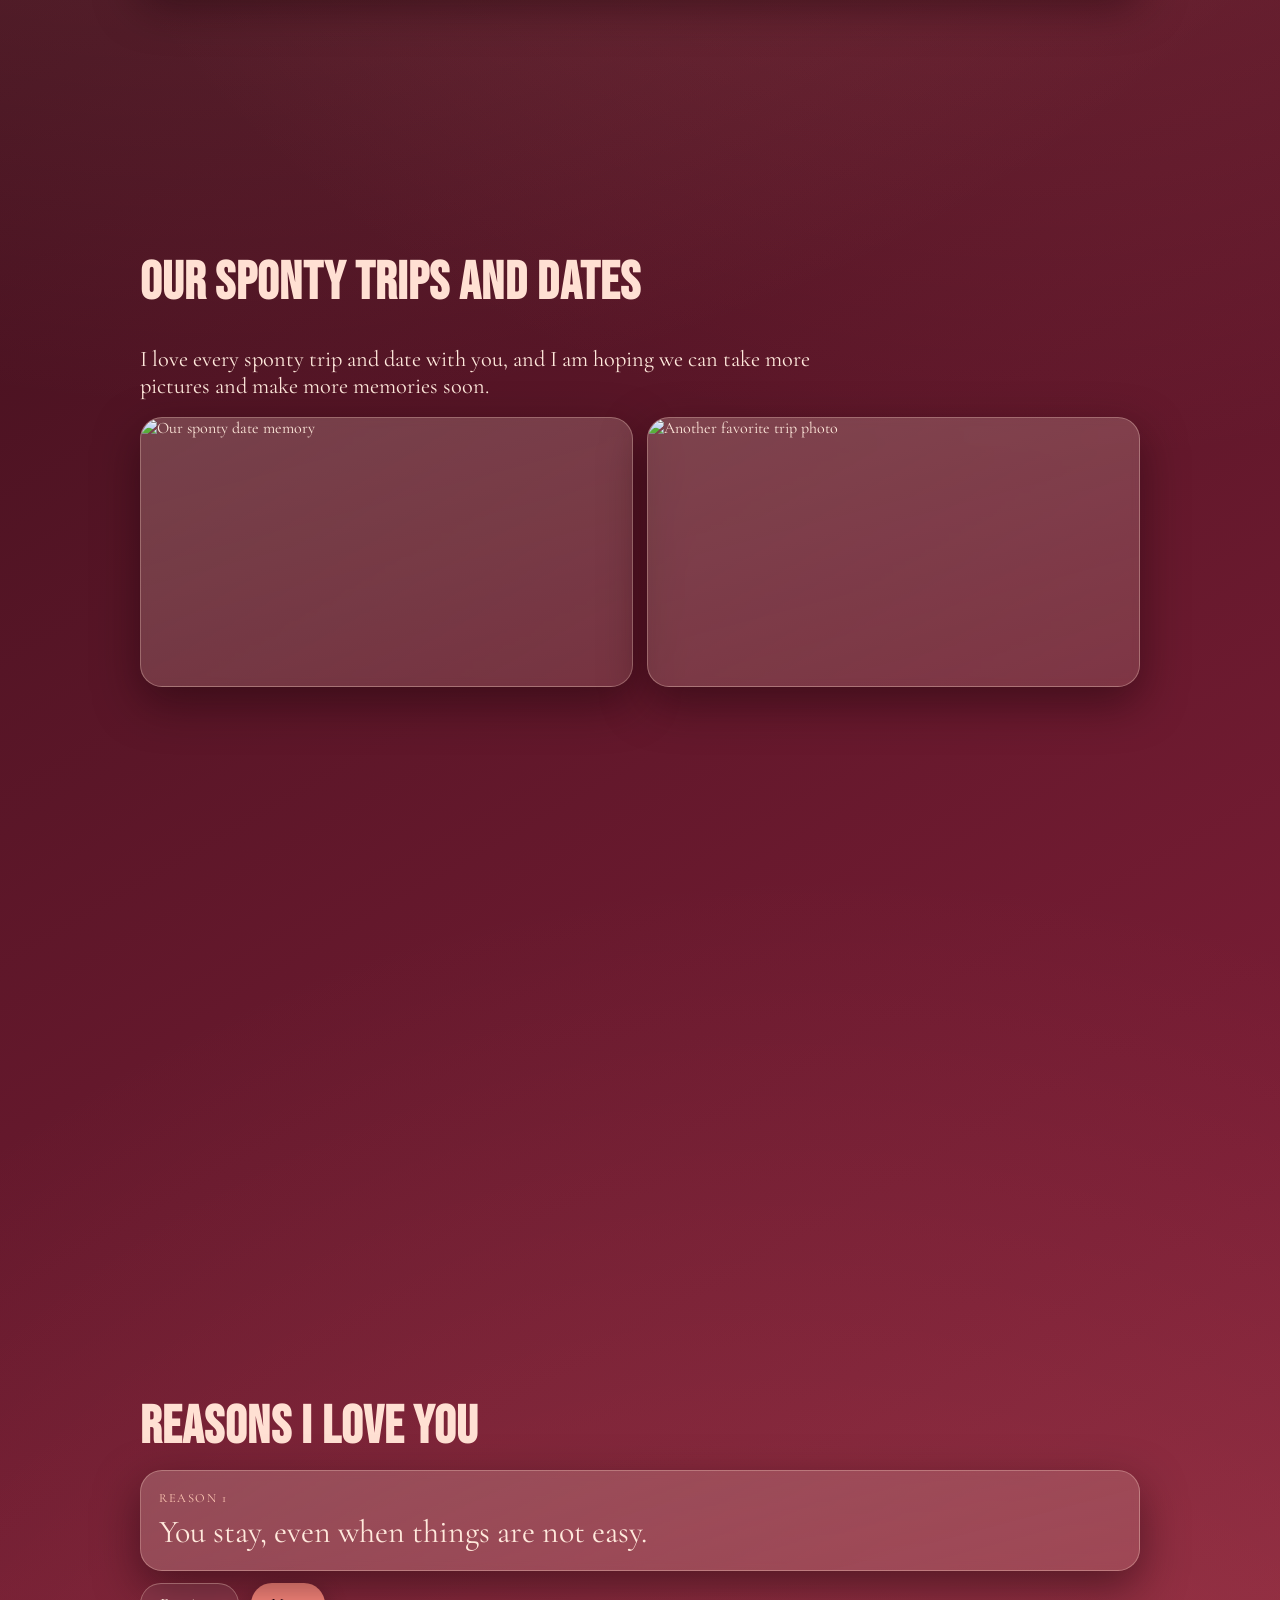
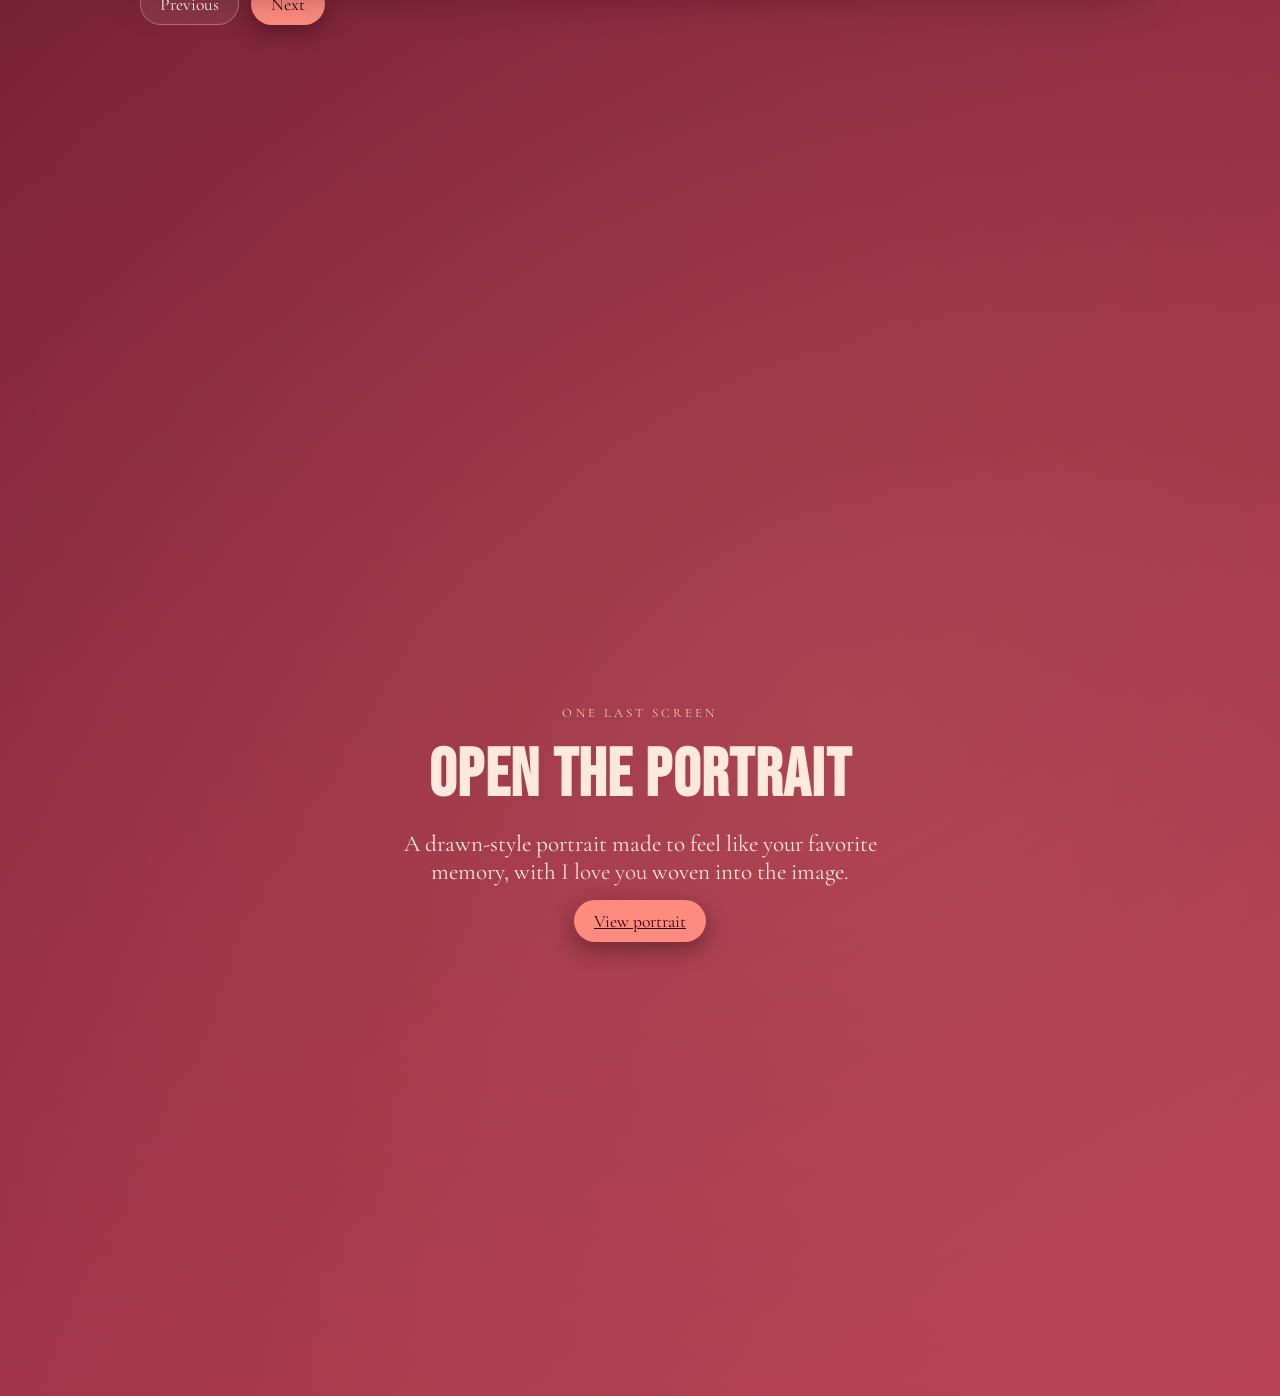
==== commit 2009a736: "Add song chooser and improve portrait mosaic" ====
--- a/index.html
+++ b/index.html
@@ -29,6 +29,10 @@
           <button id="playSurpriseBtn" class="btn btn-primary" type="button">Open your surprise</button>
           <button id="spawnHeartsBtn" class="btn btn-ghost" type="button">Rain hearts</button>
           <button id="musicToggle" class="btn btn-ghost" type="button">Play our song</button>
+        </div>
+        <div class="music-picker">
+          <label for="songSelect">Choose a song</label>
+          <select id="songSelect" aria-label="Choose a song to play"></select>
         </div>
       </div>
     </section>
--- a/styles.css
+++ b/styles.css
@@ -143,6 +143,37 @@
   flex-wrap: wrap;
 }
 
+.music-picker {
+  display: grid;
+  gap: 0.35rem;
+  width: min(420px, 100%);
+  margin-top: 0.3rem;
+}
+
+.music-picker label {
+  font-size: 0.82rem;
+  letter-spacing: 0.16em;
+  text-transform: uppercase;
+  color: var(--ink-soft);
+}
+
+.music-picker select {
+  width: 100%;
+  appearance: none;
+  border-radius: 18px;
+  padding: 0.78rem 1rem;
+  border: 1px solid var(--line);
+  color: var(--ink);
+  background: rgba(30, 8, 14, 0.45);
+  backdrop-filter: blur(10px);
+  font: inherit;
+}
+
+.music-picker select:focus {
+  outline: 2px solid rgba(255, 210, 188, 0.65);
+  outline-offset: 2px;
+}
+
 .btn {
   font: inherit;
   font-size: 1.1rem;
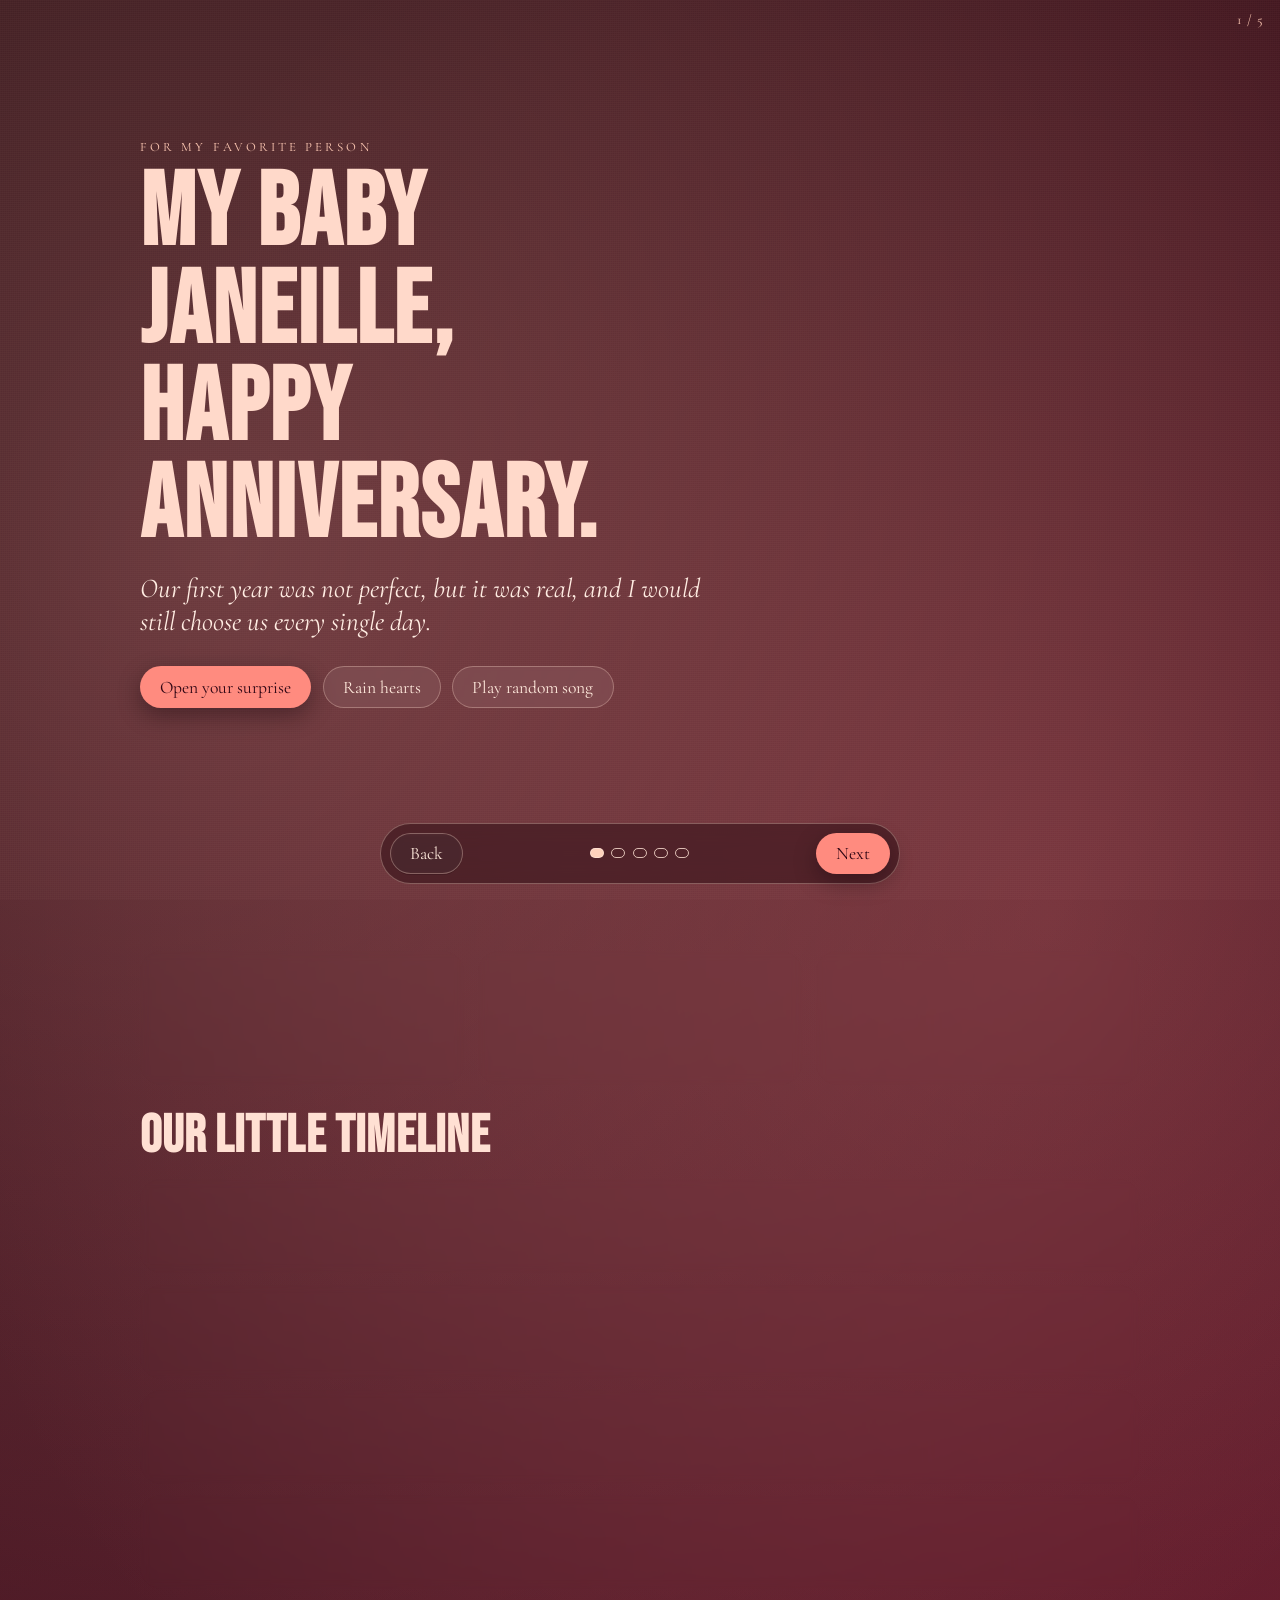
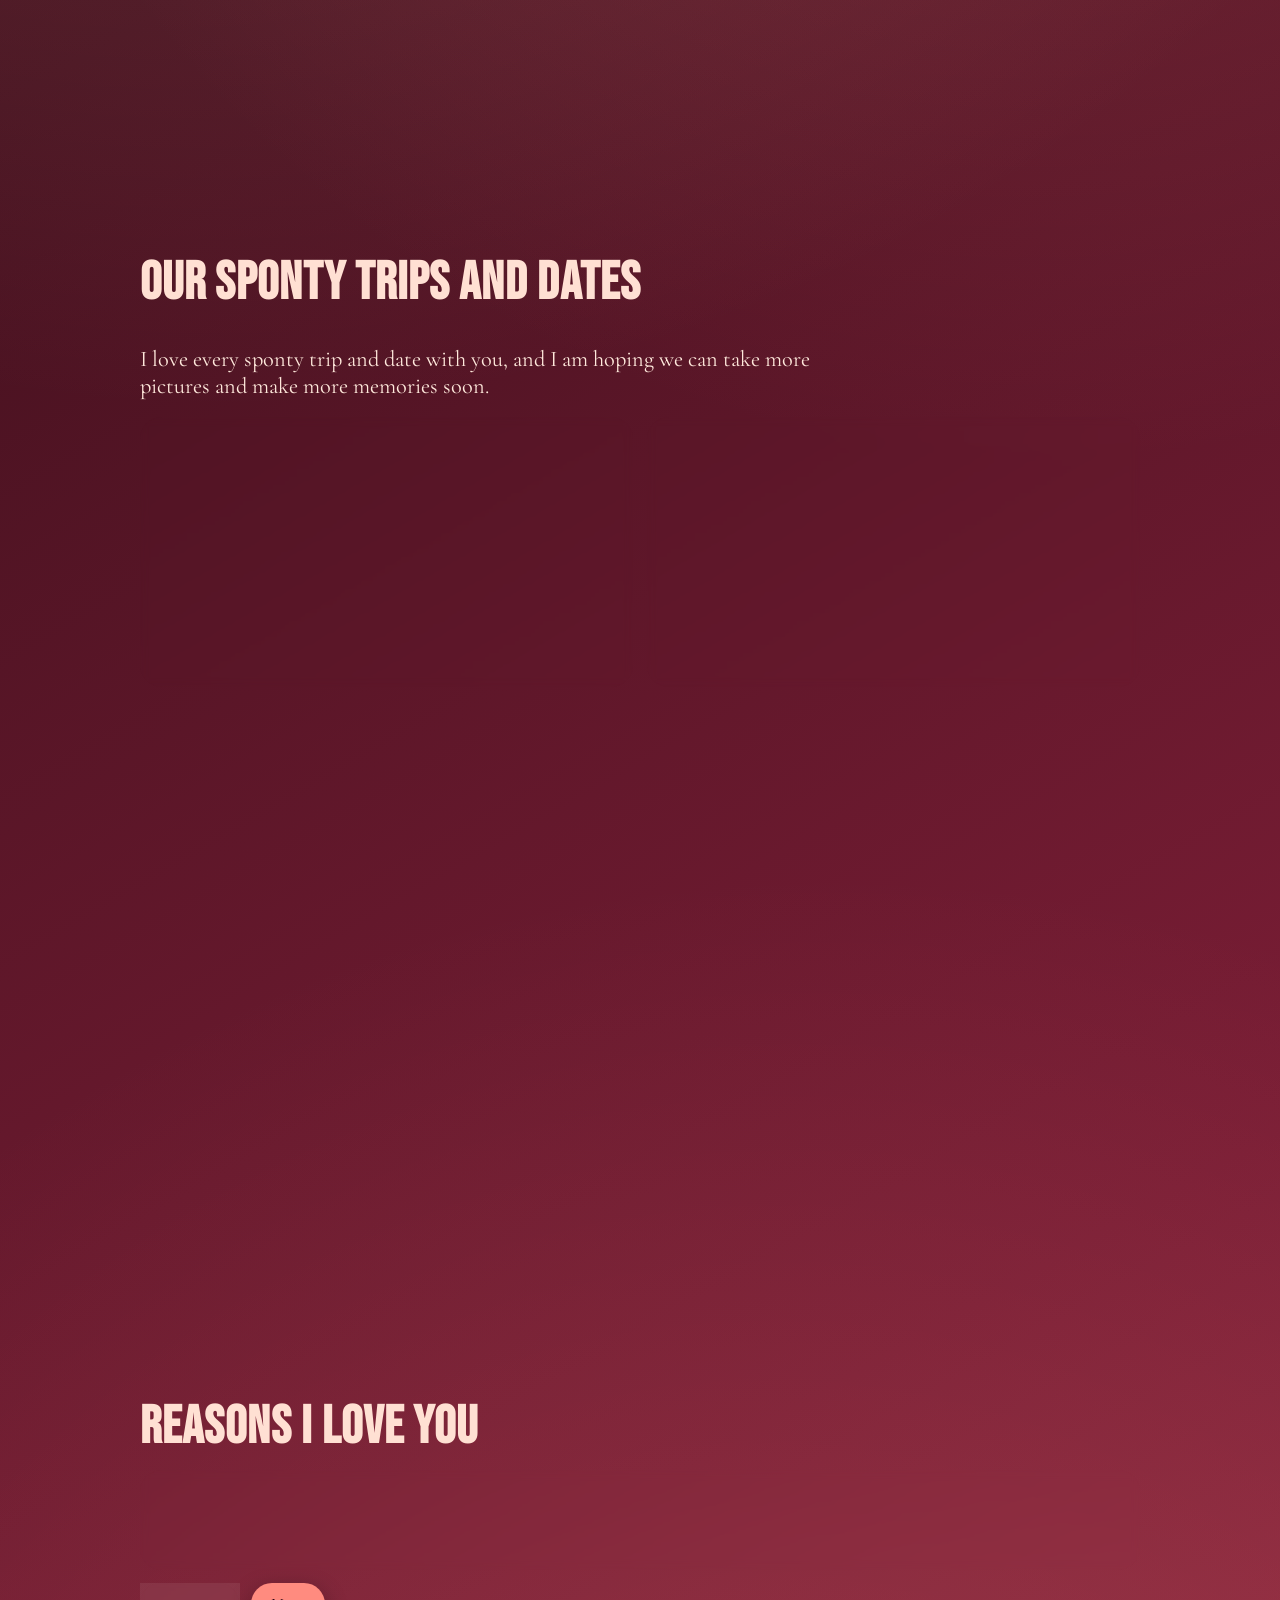
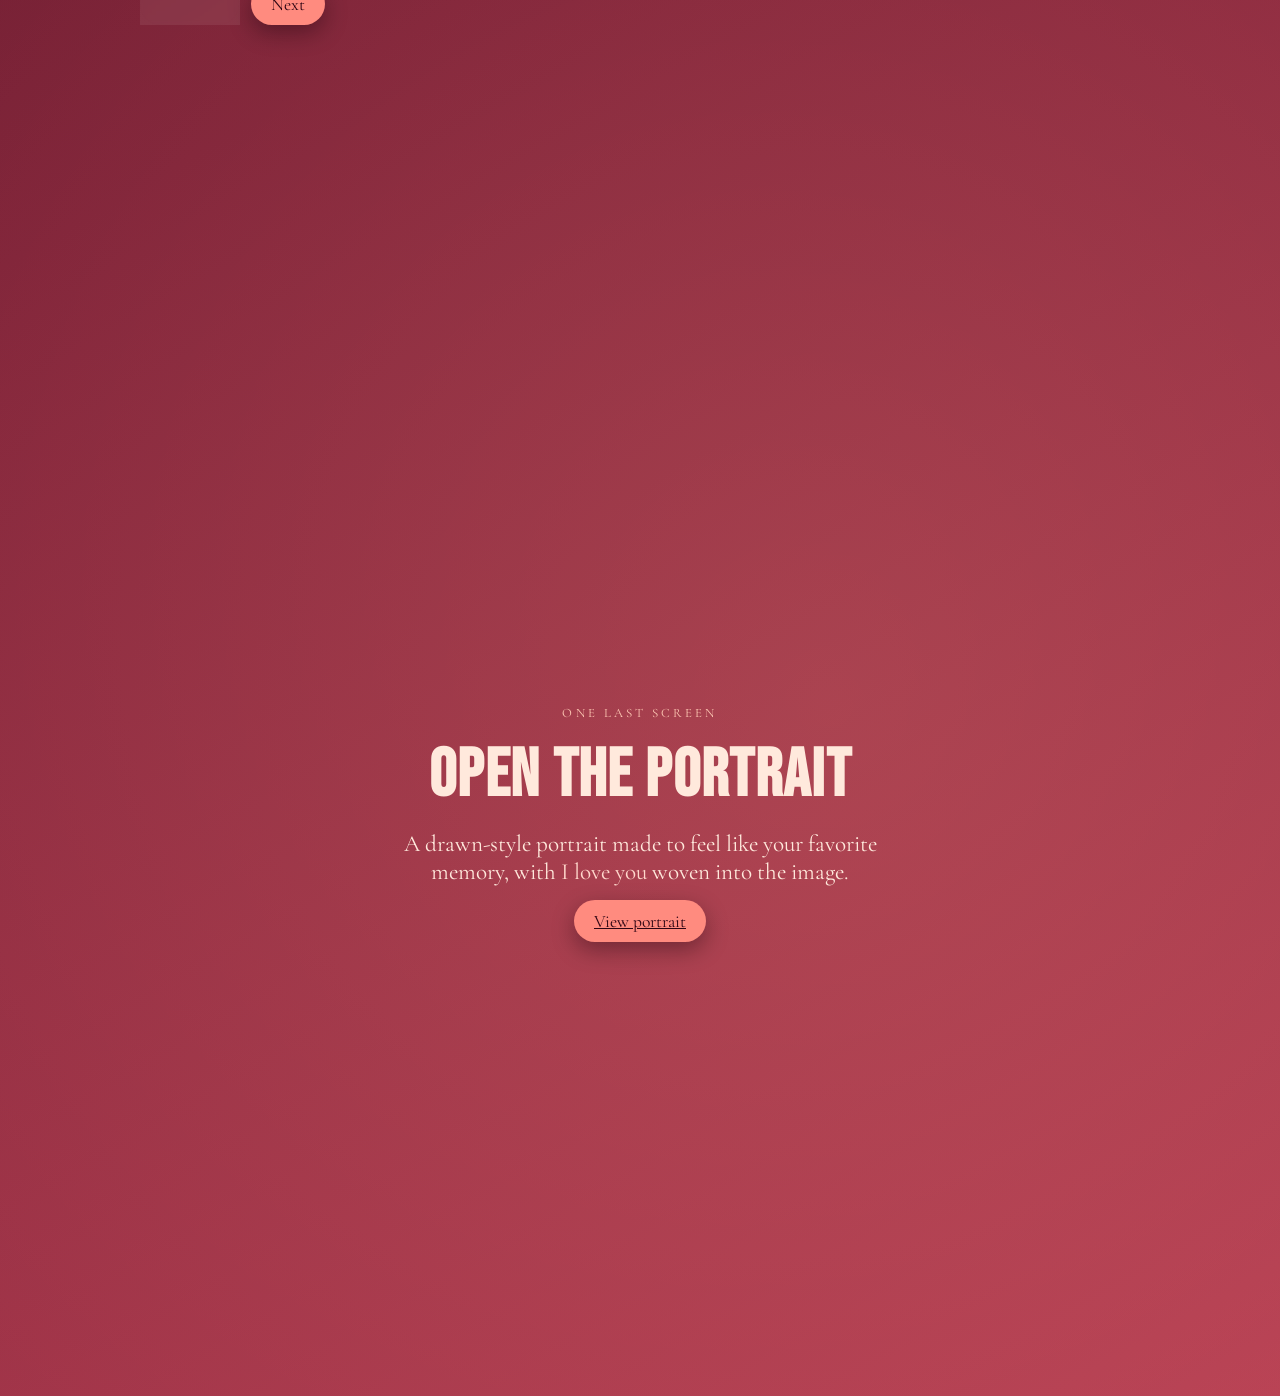
==== commit dfa5ab8c: "Randomize music button and text-only portrait density" ====
--- a/index.html
+++ b/index.html
@@ -28,11 +28,7 @@
         <div class="hero-actions">
           <button id="playSurpriseBtn" class="btn btn-primary" type="button">Open your surprise</button>
           <button id="spawnHeartsBtn" class="btn btn-ghost" type="button">Rain hearts</button>
-          <button id="musicToggle" class="btn btn-ghost" type="button">Play our song</button>
-        </div>
-        <div class="music-picker">
-          <label for="songSelect">Choose a song</label>
-          <select id="songSelect" aria-label="Choose a song to play"></select>
+          <button id="musicToggle" class="btn btn-ghost" type="button">Play random song</button>
         </div>
       </div>
     </section>
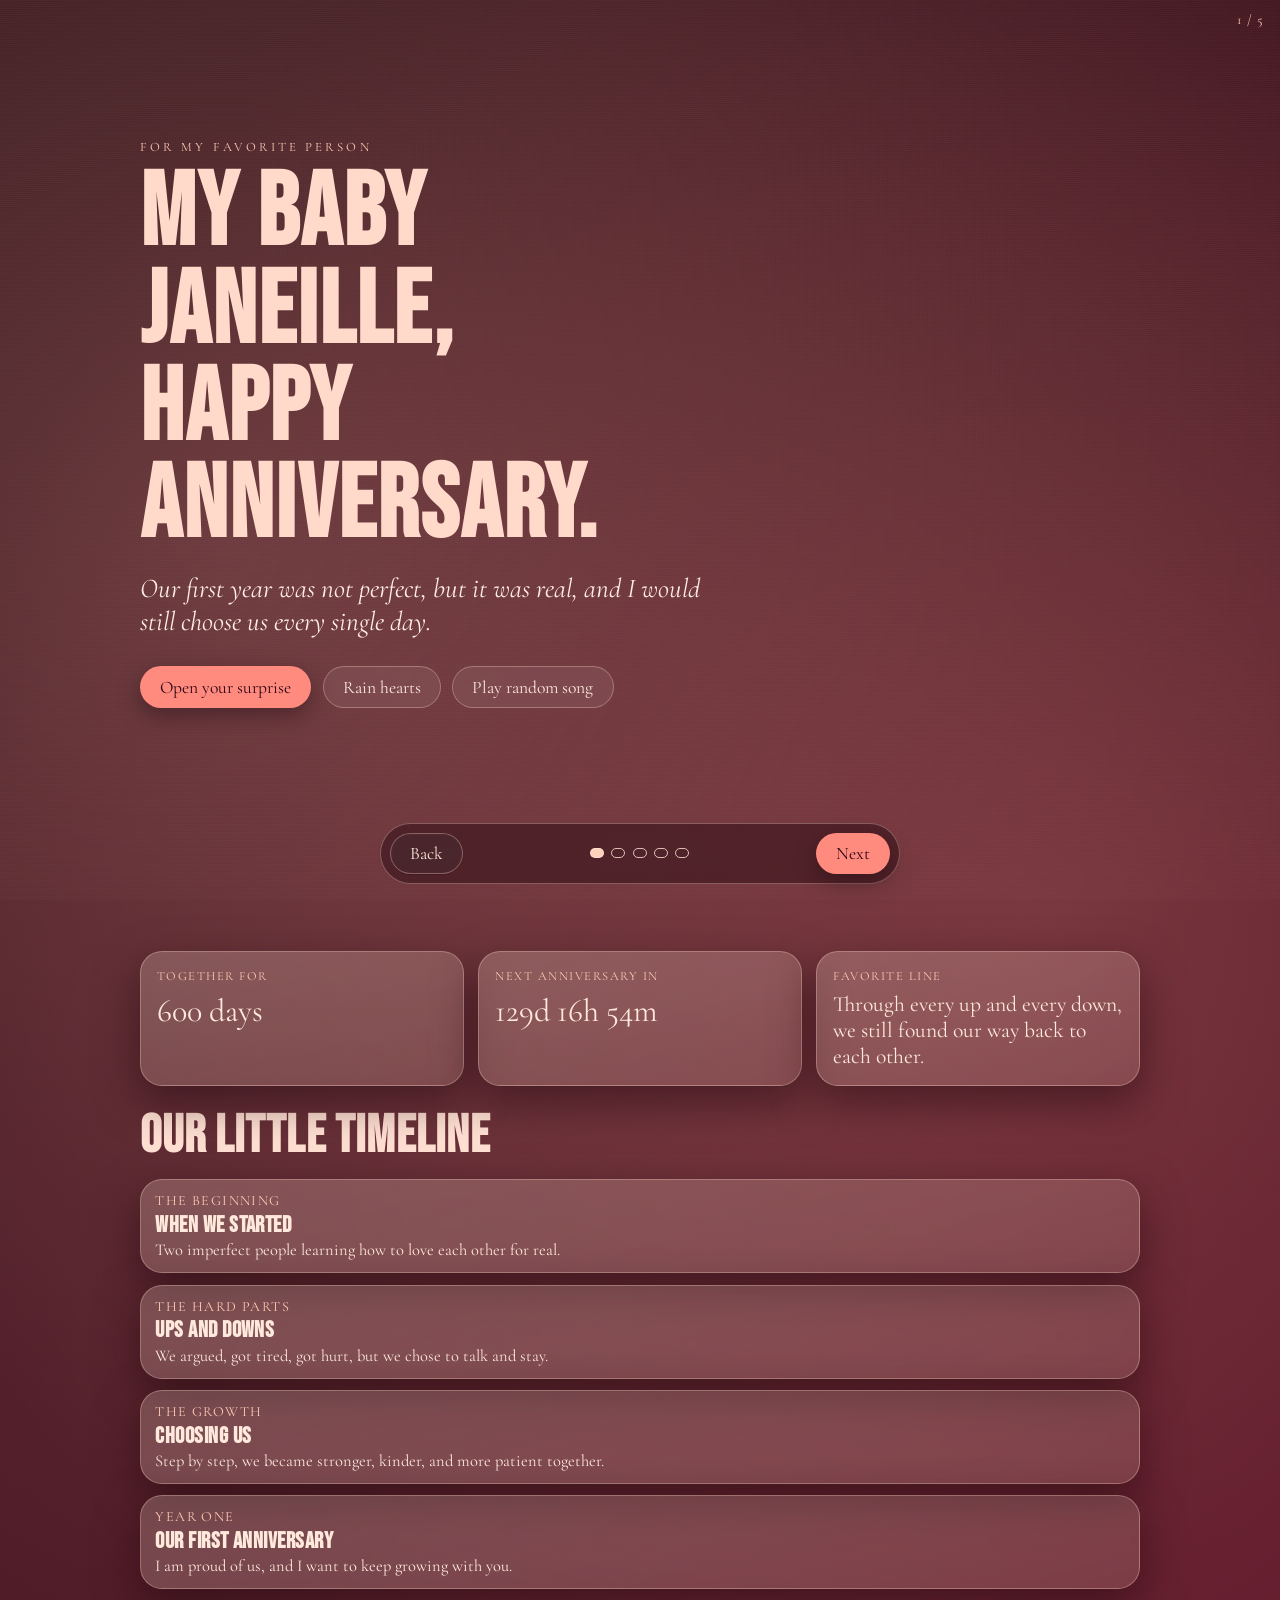
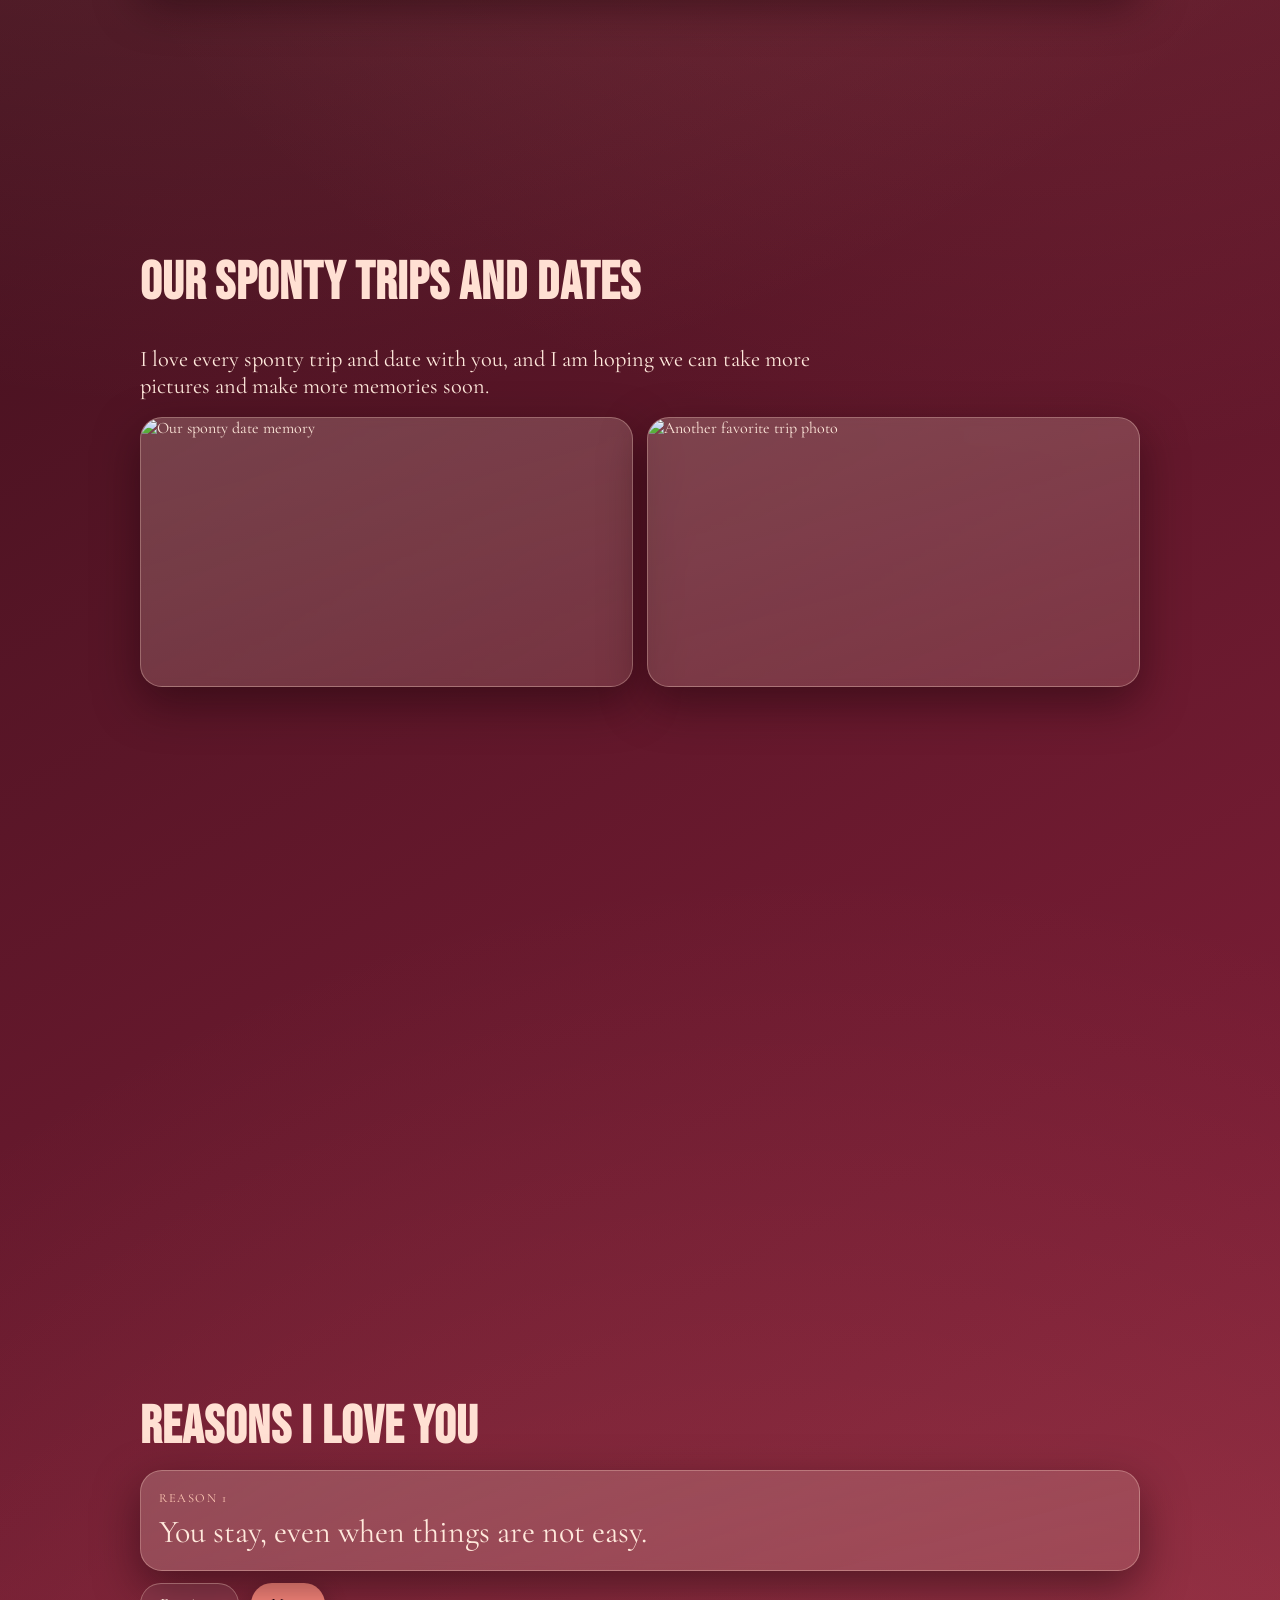
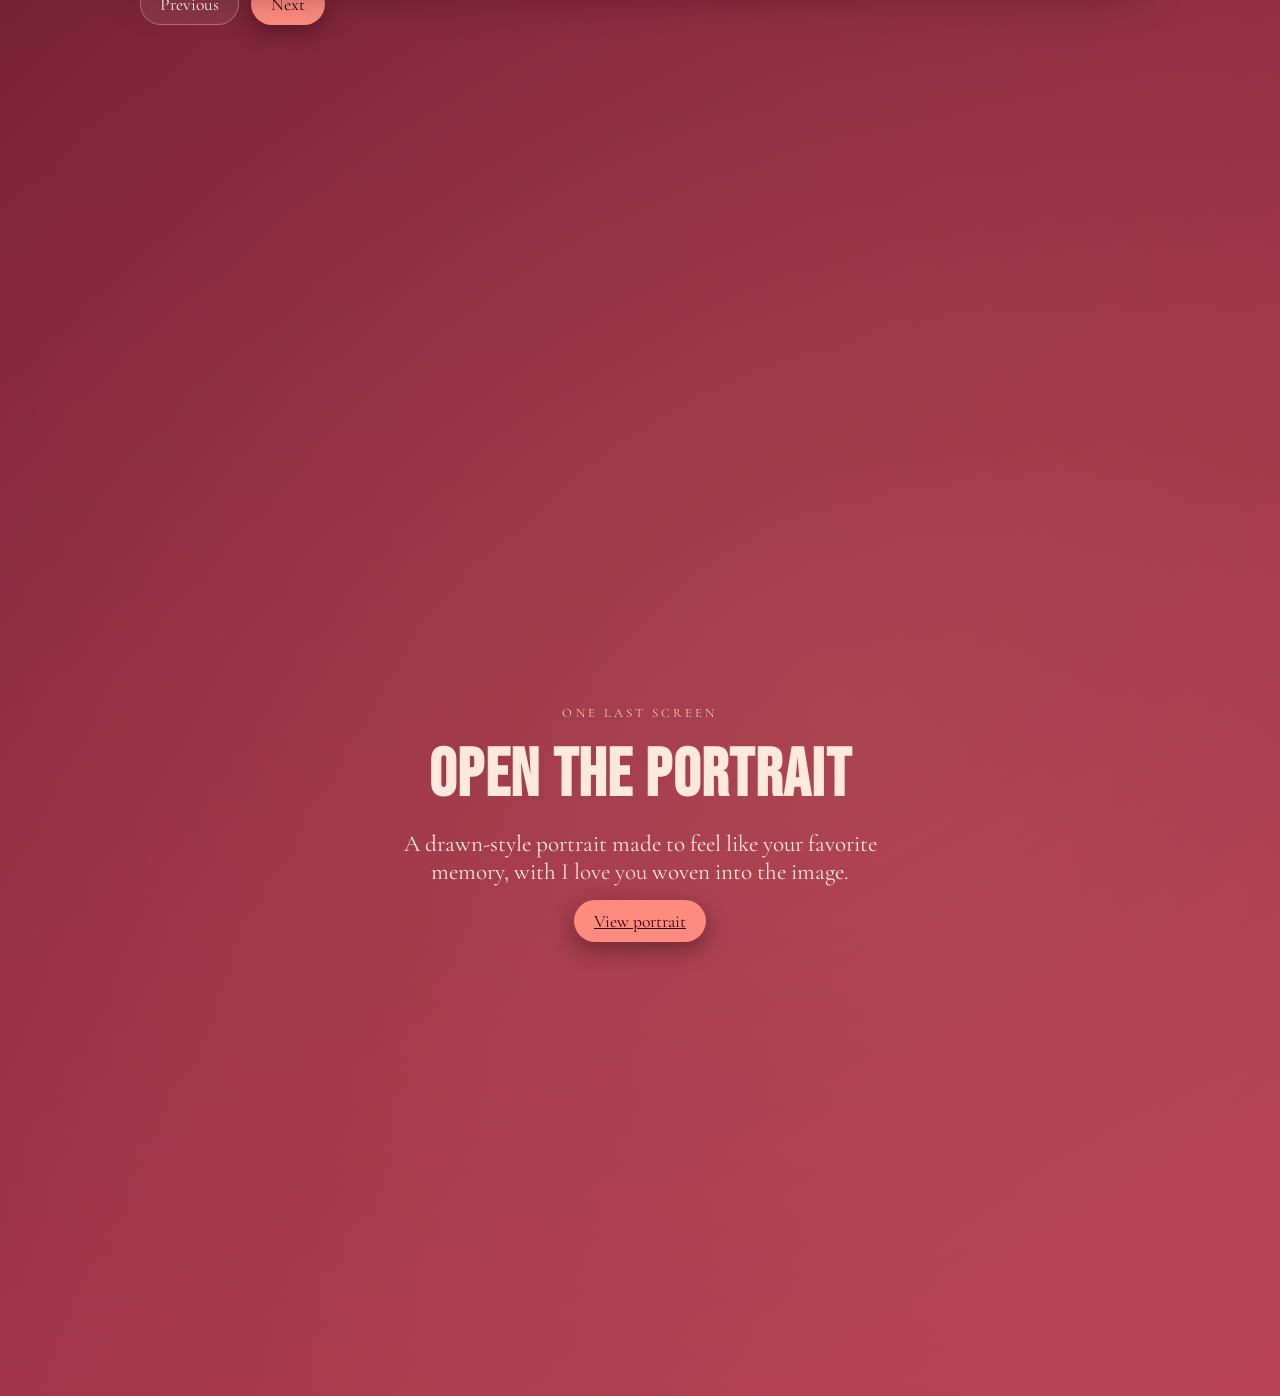
==== commit 468a7bc4: "Finish portrait behavior and reason GIF" ====
--- a/index.html
+++ b/index.html
@@ -74,6 +74,16 @@
           <article class="reason-card" id="reasonCard">
             <p class="reason-tag">Reason <span id="reasonIndex">1</span></p>
             <p class="reason-text" id="reasonText">You make ordinary moments feel cinematic.</p>
+            <div id="reasonMedia" class="reason-media" hidden>
+              <iframe
+                id="reasonGif"
+                class="reason-gif"
+                title="You are delicious GIF"
+                loading="lazy"
+                allow="autoplay"
+                referrerpolicy="strict-origin-when-cross-origin"
+              ></iframe>
+            </div>
           </article>
           <div class="reason-actions">
             <button id="prevReasonBtn" class="btn btn-ghost" type="button">Previous</button>
--- a/styles.css
+++ b/styles.css
@@ -353,6 +353,21 @@
   font-size: clamp(1.35rem, 2.6vw, 2rem);
 }
 
+.reason-media {
+  margin-top: 0.9rem;
+  border-radius: 16px;
+  overflow: hidden;
+  border: 1px solid var(--line);
+  background: rgba(0, 0, 0, 0.24);
+}
+
+.reason-gif {
+  display: block;
+  width: 100%;
+  height: min(44vw, 280px);
+  border: 0;
+}
+
 .app-nav {
   position: fixed;
   left: 50%;
